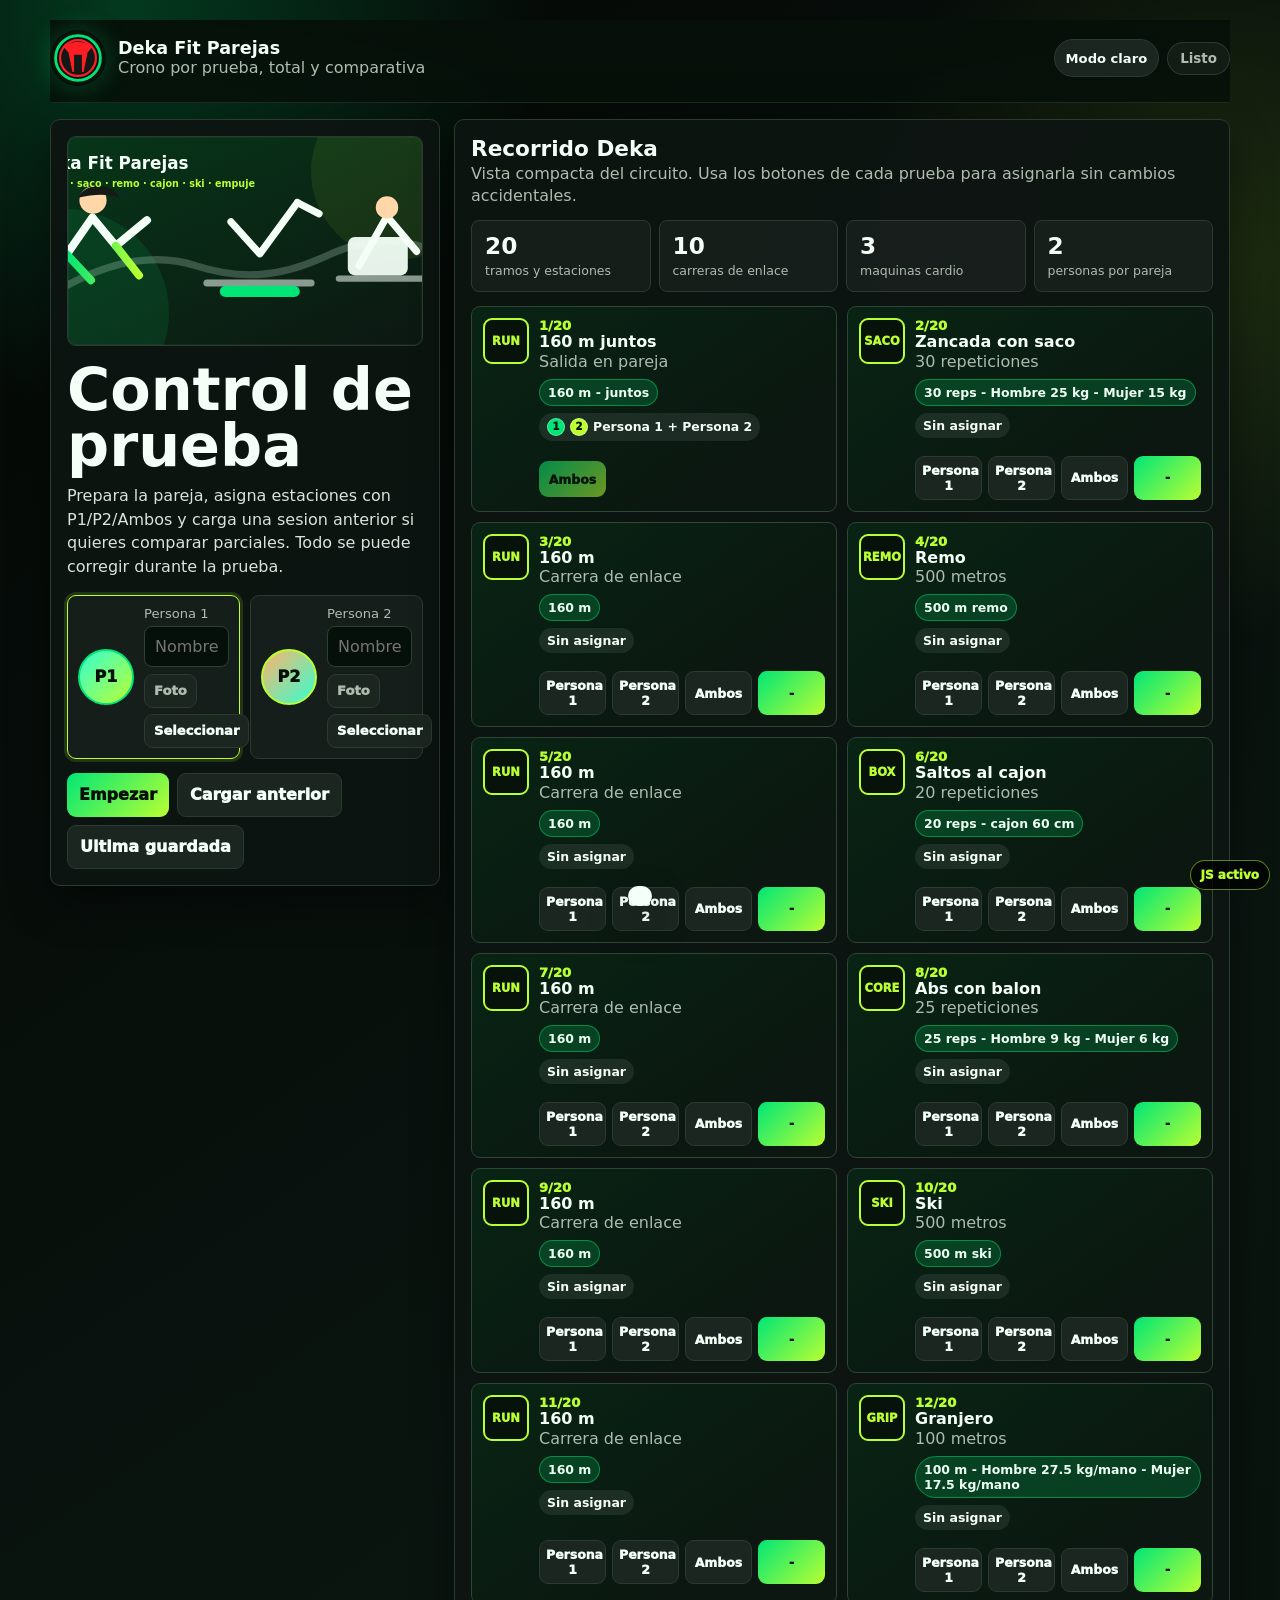
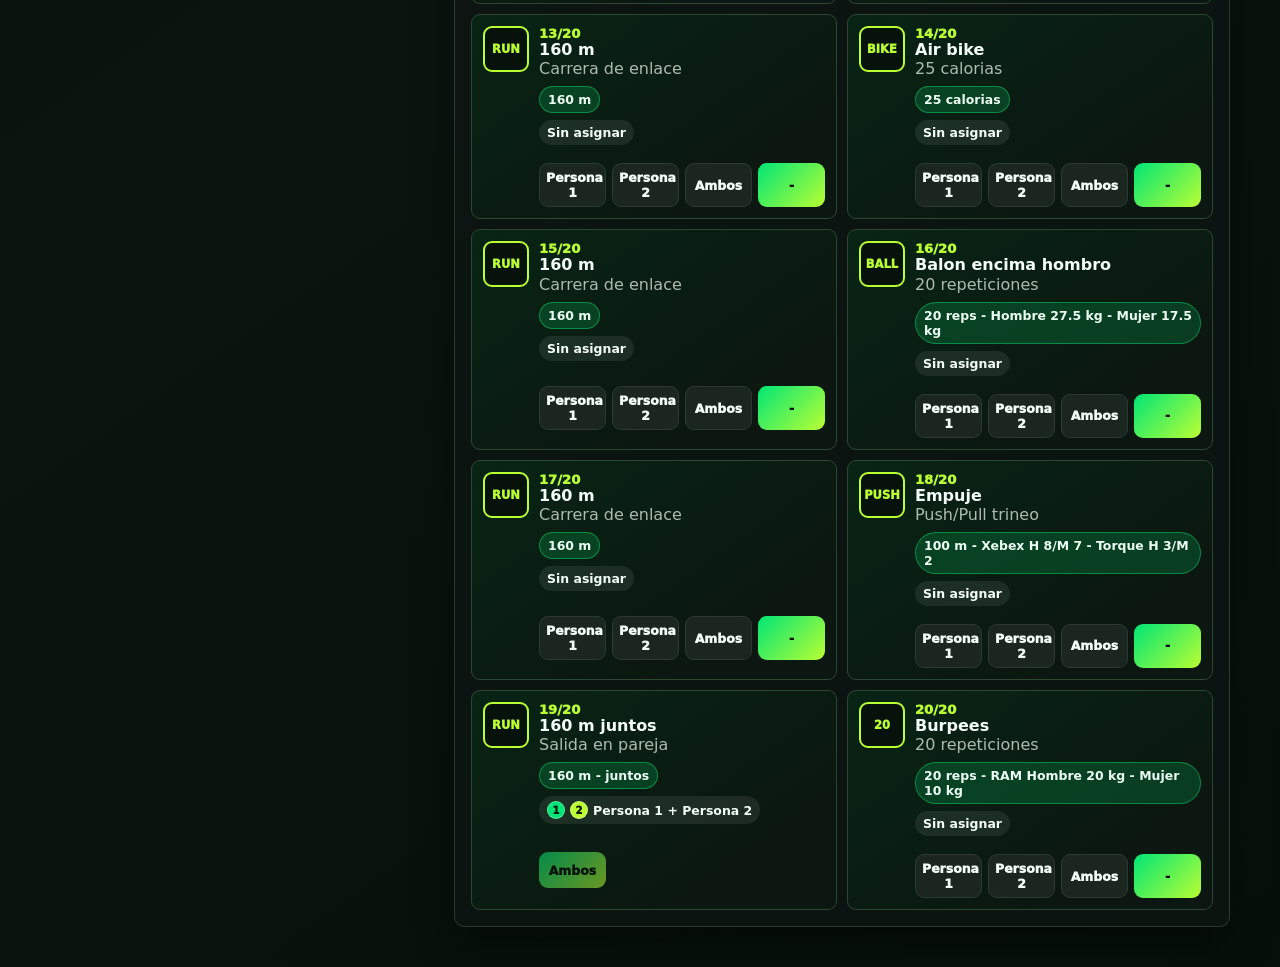
==== index.html @ 916771ff "Polish responsive presentation and themes" ====
﻿<!doctype html>
<html lang="es">
<head>
  <meta charset="utf-8">
  <meta name="viewport" content="width=device-width, initial-scale=1, viewport-fit=cover">
  <meta name="theme-color" content="#061009">
  <meta name="apple-mobile-web-app-capable" content="yes">
  <meta name="apple-mobile-web-app-status-bar-style" content="black-translucent">
  <title>Deka Fit Parejas</title>
  <link rel="icon" href="img/logo.svg" type="image/svg+xml">
  <link rel="stylesheet" href="css/styles.css">
</head>
<body>
  <noscript><div class="noscript">Activa JavaScript para usar el cronometro.</div></noscript>
  <div id="jsProbe" class="js-probe">JS cargando</div>

  <main class="app">
    <header class="topbar">
      <div class="brand">
        <img class="brand-logo" src="img/logo.svg" alt="Deka">
        <div>
          <h1>Deka Fit Parejas</h1>
          <p>Crono por prueba, total y comparativa</p>
        </div>
      </div>
      <div class="top-actions">
        <button class="theme-toggle" id="themeToggle" type="button">Modo claro</button>
        <div class="status" id="status">Listo</div>
      </div>
    </header>

    <section class="screen active" id="setupScreen">
      <div class="setup-grid">
        <section class="panel intro-panel">
          <div class="hero-image" aria-hidden="true"></div>
          <h2>Control de prueba</h2>
          <p>Prepara la pareja, asigna estaciones con P1/P2/Ambos y carga una sesion anterior si quieres comparar parciales. Todo se puede corregir durante la prueba.</p>

          <div class="athletes">
            <article class="athlete-card selected" id="cardA">
              <div class="avatar" id="avatarA">P1</div>
              <div class="athlete-body">
                <label>Persona 1<input id="nameA" type="text" autocomplete="name" placeholder="Nombre opcional"></label>
                <div class="row-actions">
                  <label class="small-btn file-btn">Foto<input id="photoA" type="file" accept="image/*"></label>
                  <button class="small-btn" id="selectA" type="button">Seleccionar</button>
                </div>
              </div>
            </article>

            <article class="athlete-card" id="cardB">
              <div class="avatar avatar-b" id="avatarB">P2</div>
              <div class="athlete-body">
                <label>Persona 2<input id="nameB" type="text" autocomplete="name" placeholder="Nombre opcional"></label>
                <div class="row-actions">
                  <label class="small-btn file-btn">Foto<input id="photoB" type="file" accept="image/*"></label>
                  <button class="small-btn" id="selectB" type="button">Seleccionar</button>
                </div>
              </div>
            </article>
          </div>

          <div class="actions">
            <button class="btn primary" id="startBtn" type="button">Empezar</button>
            <label class="btn file-btn">Cargar anterior<input id="importFile" type="file" accept=".xml,.json,application/xml,text/xml,application/json"></label>
            <button class="btn" id="loadLastBtn" type="button">Ultima guardada</button>
          </div>
        </section>

        <section class="panel route-panel">
          <h2>Recorrido Deka</h2>
          <p>Vista compacta del circuito. Usa los botones de cada prueba para asignarla sin cambios accidentales.</p>
          <div class="metrics">
            <div><strong>20</strong><span>tramos y estaciones</span></div>
            <div><strong>10</strong><span>carreras de enlace</span></div>
            <div><strong>3</strong><span>maquinas cardio</span></div>
            <div><strong>2</strong><span>personas por pareja</span></div>
          </div>
          <div class="route-list" id="routeList"></div>
        </section>
      </div>
    </section>

    <section class="screen" id="workoutScreen">
      <div class="workout-grid">
        <section class="stage">
          <div class="stage-art" id="stationArt"></div>
          <div class="stage-body">
            <div class="station-head">
              <div>
                <p class="muted" id="stationCount">1/20</p>
                <h2 id="stationName">160 m juntos</h2>
                <p class="muted" id="stationDetail">Salida en pareja</p>
                <span class="badge" id="stationStandard">160 m - juntos</span>
                <div id="currentAssignee" class="assignee">Persona 1 + Persona 2</div>
              </div>
              <div class="alarm" id="alarm" style="--p:0deg"><span>⏱</span></div>
            </div>

            <div class="timers">
              <div><span>Esta prueba</span><strong id="stationTimer">00:00.0</strong></div>
              <div><span>Total</span><strong id="totalTimer">00:00.0</strong></div>
            </div>

            <div class="actions adjust-actions">
              <button class="small-btn" data-adjust="-10" type="button">-10s</button>
              <button class="small-btn" data-adjust="-5" type="button">-5s</button>
              <button class="small-btn" data-adjust="5" type="button">+5s</button>
              <button class="small-btn" data-adjust="10" type="button">+10s</button>
            </div>

            <div class="actions workout-actions">
              <button class="btn primary next-btn" id="nextBtn" type="button">Pasar prueba</button>
              <button class="btn" id="prevBtn" type="button">Volver prueba</button>
              <button class="btn" id="editCurrentBtn" type="button">Editar tiempo</button>
              <button class="btn" id="pauseBtn" type="button">Pausar</button>
              <button class="btn danger" id="resetBtn" type="button">Reiniciar</button>
            </div>
          </div>
        </section>

        <aside class="panel history-panel">
          <h3>Parciales</h3>
          <div id="splitList"></div>
        </aside>
      </div>
    </section>

    <section class="screen" id="resultsScreen">
      <div class="results-grid">
        <section class="panel results-panel">
          <h2>Sesion completada</h2>
          <p class="muted" id="resultNames">Pareja</p>
          <div class="total" id="resultTotal">00:00.0</div>
          <p class="muted" id="resultDelta"></p>
          <div class="actions">
            <button class="btn primary" id="pngBtn" type="button">Captura PNG</button>
            <button class="btn primary" id="xmlBtn" type="button">Descargar XML</button>
            <button class="btn" id="jsonBtn" type="button">JSON extra</button>
            <button class="btn" id="copyBtn" type="button">Texto</button>
            <button class="btn" id="newBtn" type="button">Empezar</button>
          </div>
          <div id="resultSplits"></div>
        </section>

        <aside class="panel charts-panel">
          <h3>Esfuerzo por persona</h3>
          <div id="effortBox"></div>
          <h3>Peso de cada prueba</h3>
          <div id="chartBox"></div>
        </aside>
      </div>
    </section>
  </main>

  <div class="modal-back" id="editModal">
    <div class="modal">
      <h3 id="editTitle">Editar tiempo</h3>
      <p class="muted">Ajusta minutos, segundos y decimas.</p>
      <div class="edit-grid">
        <label>Min<input id="editMin" type="number" inputmode="numeric" min="0" value="0"></label>
        <label>Seg<input id="editSec" type="number" inputmode="numeric" min="0" max="59" value="0"></label>
        <label>Dec<input id="editDec" type="number" inputmode="numeric" min="0" max="9" value="0"></label>
      </div>
      <div class="actions">
        <button class="btn primary" id="saveEditBtn" type="button">Guardar</button>
        <button class="btn" id="cancelEditBtn" type="button">Cancelar</button>
      </div>
    </div>
  </div>

  <div class="toast" id="toast"></div>
  <canvas id="exportCanvas" width="1080" height="1800"></canvas>

  <script src="js/data.js"></script>
  <script src="js/storage.js"></script>
  <script src="js/export.js"></script>
  <script src="js/app.js"></script>
</body>
</html>
---- css/styles.css ----
﻿:root {
  color-scheme: dark;
  --bg: #061009;
  --surface: #0d1511;
  --surface-2: #131d17;
  --surface-3: #1a261f;
  --line: #2b3b31;
  --line-strong: #3d5645;
  --text: #f4fff7;
  --muted: #aebcaf;
  --soft: #d8e3da;
  --green: #00e676;
  --lime: #b9ff32;
  --red: #ff5f68;
  --orange: #ffb020;
  --shadow: 0 18px 42px rgba(0, 0, 0, .42);
  --radius: 10px;
  font-family: Inter, ui-sans-serif, system-ui, -apple-system, BlinkMacSystemFont, "Segoe UI", Arial, sans-serif;
}

* { box-sizing: border-box; }
html { min-height: 100%; -webkit-text-size-adjust: 100%; scroll-behavior: smooth; }
body {
  margin: 0;
  min-height: 100vh;
  overflow-x: hidden;
  color: var(--text);
  background:
    radial-gradient(circle at 10% 0%, rgba(0, 230, 118, .22), transparent 26rem),
    radial-gradient(circle at 95% 10%, rgba(185, 255, 50, .12), transparent 24rem),
    linear-gradient(145deg, #040705 0%, #0a1510 54%, #061009 100%);
}

button, input, label { font: inherit; }
input, button { font-size: 16px; }
button {
  border: 0;
  cursor: pointer;
  touch-action: manipulation;
  -webkit-tap-highlight-color: rgba(185, 255, 50, .18);
  -webkit-user-select: none;
  user-select: none;
}
button:disabled { opacity: .55; cursor: not-allowed; }

.noscript { padding: 12px; background: var(--red); color: #fff; font-weight: 950; }
.app { width: min(100%, 1180px); margin: 0 auto; padding: max(20px, env(safe-area-inset-top)) 18px max(40px, env(safe-area-inset-bottom)); }

.topbar {
  position: sticky;
  top: 0;
  z-index: 30;
  display: flex;
  align-items: center;
  justify-content: space-between;
  gap: 14px;
  padding: 10px 0 16px;
  margin-bottom: 16px;
  border-bottom: 1px solid rgba(255, 255, 255, .1);
  background: linear-gradient(180deg, rgba(6, 16, 9, .97), rgba(6, 16, 9, .86));
  backdrop-filter: blur(10px);
}
.top-actions { display: flex; align-items: center; gap: 8px; }
.theme-toggle { min-height: 38px; padding: 8px 11px; border-radius: 999px; border: 1px solid var(--line); background: var(--surface-3); color: var(--text); font-weight: 900; font-size: .82rem; }
.brand { display: flex; align-items: center; gap: 12px; min-width: 0; }
.brand-logo { width: 56px; height: 56px; border-radius: 50%; box-shadow: 0 0 26px rgba(0, 230, 118, .25); }
h1, h2, h3, p { margin: 0; }
h1 { font-size: 1.1rem; line-height: 1.05; }
.brand p, .muted, .panel > p { color: var(--muted); }
.status { padding: 8px 12px; border-radius: 999px; border: 1px solid rgba(255,255,255,.12); background: rgba(255,255,255,.05); color: var(--muted); font-weight: 850; font-size: .84rem; white-space: nowrap; }
.status.running { color: var(--lime); border-color: rgba(185,255,50,.45); }
.status.paused { color: var(--orange); border-color: rgba(255,176,32,.55); }

.screen { display: none; }
.screen.active { display: block; }
.setup-grid, .workout-grid, .results-grid { display: grid; gap: 14px; align-items: start; }
.setup-grid { grid-template-columns: minmax(330px, 390px) minmax(0, 1fr); }
.workout-grid { grid-template-columns: minmax(0, 1fr) 340px; }
.results-grid { grid-template-columns: minmax(0, 1fr) 360px; }
.panel, .stage { background: rgba(13, 21, 17, .95); border: 1px solid var(--line); border-radius: var(--radius); box-shadow: var(--shadow); }
.panel { padding: 16px; }

.intro-panel { align-self: start; }
.hero-image { height: 210px; border-radius: 9px; margin-bottom: 16px; background: url("../img/hero-stations.svg") center/cover no-repeat; border: 1px solid var(--line); box-shadow: inset 0 0 0 1px rgba(255,255,255,.04); }
.intro-panel h2 { font-size: clamp(2.4rem, 4.6vw, 4rem); line-height: .95; margin: 4px 0 10px; letter-spacing: 0; }
.intro-panel p { line-height: 1.48; margin-bottom: 16px; color: var(--soft); }
.athletes { display: grid; grid-template-columns: 1fr 1fr; gap: 10px; margin-bottom: 14px; }
.athlete-card { display: grid; grid-template-columns: 56px 1fr; gap: 10px; align-items: center; min-width: 0; padding: 10px; border: 1px solid var(--line); border-radius: 9px; background: rgba(255,255,255,.045); }
.athlete-card.selected { border-color: var(--lime); box-shadow: 0 0 0 3px rgba(185,255,50,.14); }
.avatar { width: 56px; height: 56px; border-radius: 50%; overflow: hidden; display: grid; place-items: center; border: 2px solid var(--green); background: linear-gradient(135deg,#35ffd1,#b9ff32); color: #061009; font-weight: 950; }
.avatar-b { border-color: var(--lime); background: linear-gradient(135deg,#ffb36b,#35ffd1); }
.avatar img, .face img { width: 100%; height: 100%; object-fit: cover; display: block; }
.athlete-body { min-width: 0; }
.athlete-body label, .edit-grid label { display: grid; gap: 5px; color: var(--muted); font-size: .82rem; }
.athlete-body input, .edit-grid input { min-width: 0; width: 100%; border: 1px solid #274430; border-radius: 8px; background: #05100a; color: var(--text); padding: 10px; outline: none; }
.athlete-body input:focus, .edit-grid input:focus { border-color: var(--green); }
.row-actions, .actions { display: flex; flex-wrap: wrap; gap: 8px; align-items: center; }
.row-actions { gap: 6px; margin-top: 7px; }

.btn, .small-btn, .assign-btn { border-radius: 9px; font-weight: 950; color: var(--text); background: var(--surface-3); border: 1px solid var(--line); min-height: 44px; padding: 10px 12px; }
.small-btn { min-height: 34px; padding: 7px 9px; font-size: .82rem; }
.primary { color: #061009; border: 0; background: linear-gradient(135deg, var(--green), var(--lime)); }
.danger { background: #261416; border-color: rgba(255,95,104,.45); color: #ffd5d7; }
.paused-btn { color: #061009; background: linear-gradient(135deg,#ffb020,#ffe08a); border: 0; }
.file-btn { position: relative; overflow: hidden; display: inline-grid; place-items: center; }
.file-btn input { position: absolute; inset: 0; opacity: 0; font-size: 120px; }

.route-panel h2 { font-size: 1.35rem; }
.route-panel > p { margin-top: 2px; line-height: 1.35; }
.metrics { display: grid; grid-template-columns: repeat(4, minmax(0, 1fr)); gap: 8px; margin: 14px 0; }
.metrics div { padding: 13px; border: 1px solid var(--line); border-radius: 8px; background: rgba(255,255,255,.045); }
.metrics strong { display: block; font-size: 1.45rem; line-height: 1; }
.metrics span { display: block; margin-top: 6px; color: var(--muted); font-size: .78rem; }
.route-list { display: grid; grid-template-columns: repeat(2, minmax(0, 1fr)); gap: 10px; }
.station-card { display: grid; grid-template-columns: 46px 1fr; gap: 10px; align-items: start; min-width: 0; padding: 11px; border: 1px solid #2d4635; border-radius: 9px; background: linear-gradient(145deg,#082414,#0b1710 75%); }
.station-icon { width: 46px; height: 46px; display: grid; place-items: center; border-radius: 9px; border: 2px solid var(--lime); background: #07120b; color: var(--lime); font-size: .72rem; font-weight: 950; }
.station-card h3 { font-size: 1rem; line-height: 1.15; }
.station-num { color: var(--lime); font-weight: 950; font-size: .82rem; }
.badge { display: inline-block; margin-top: 8px; padding: 5px 8px; border-radius: 999px; background: rgba(0,230,118,.18); border: 1px solid rgba(0,230,118,.45); color: #edfff2; font-size: .78rem; font-weight: 900; }
.assignee { display: inline-flex; align-items: center; gap: 5px; margin-top: 7px; padding: 5px 8px; border-radius: 999px; background: rgba(255,255,255,.08); font-size: .78rem; font-weight: 900; }
.face { width: 18px; height: 18px; border-radius: 50%; display: inline-grid; place-items: center; border: 1px solid rgba(255,255,255,.35); background: var(--green); color: #061009; font-size: 10px; font-weight: 950; overflow: hidden; }
.face.b { background: var(--lime); }
.assign-row { grid-column: 2; display: grid; grid-template-columns: repeat(4, minmax(0, 1fr)); gap: 6px; margin-top: 8px; }
.assign-btn { min-height: 36px; padding: 6px; font-size: .78rem; }
.assign-btn.active { color: #061009; background: linear-gradient(135deg,var(--green),var(--lime)); border: 0; }

.stage { overflow: hidden; }
.stage-art { min-height: 180px; display: grid; place-items: center; text-align: center; background: radial-gradient(circle at 30% 20%, rgba(185,255,50,.17), transparent 13rem), linear-gradient(145deg,#083719,#07120b); border-bottom: 1px solid var(--line); padding: 18px; }
.stage-art strong { display: block; font-size: clamp(2.2rem, 7vw, 4.5rem); line-height: .95; }
.stage-body { padding: 16px; }
.station-head { display: flex; justify-content: space-between; gap: 14px; align-items: flex-start; }
.station-head h2 { font-size: clamp(1.6rem, 4vw, 2.4rem); line-height: 1; }
.alarm { width: 78px; height: 78px; flex: 0 0 auto; border-radius: 50%; display: grid; place-items: center; background: conic-gradient(var(--lime) var(--p,0deg), #243229 0); animation: ring .55s infinite alternate ease-in-out; }
.alarm span { width: 60px; height: 60px; border-radius: 50%; display: grid; place-items: center; background: #101914; border: 3px solid #f4fff7; }
.alarm.paused { animation: none; filter: grayscale(.25); }
@keyframes ring { from { transform: rotate(-3deg) scale(1); } to { transform: rotate(3deg) scale(1.04); } }
.timers { display: grid; grid-template-columns: 1fr 1fr; gap: 10px; margin: 14px 0; }
.timers div { padding: 14px; border-radius: 9px; border: 1px solid var(--line); background: rgba(255,255,255,.045); }
.timers span { color: var(--muted); font-size: .8rem; }
.timers strong { display: block; font-size: clamp(2rem, 6vw, 3rem); line-height: 1; }
.workout-actions { position: sticky; bottom: max(8px, env(safe-area-inset-bottom)); z-index: 5; padding-top: 10px; background: linear-gradient(180deg, transparent, rgba(13,21,17,.98) 35%); }
.workout-actions .next-btn { min-height: 62px; font-size: 1.12rem; flex: 1 1 220px; }
.history-panel { max-height: 78vh; overflow: auto; }
.split-row, .result-row, .chart-row { display: grid; grid-template-columns: 34px 1fr auto; gap: 9px; align-items: center; padding: 10px 0; border-bottom: 1px solid rgba(255,255,255,.08); }
.split-row.current { color: var(--lime); }
.split-name small, .chart-name small { display: block; color: var(--muted); font-size: .74rem; margin-top: 2px; }
.idx { color: var(--muted); font-weight: 950; }
.split-time, .result-time, .chart-time { font-weight: 950; white-space: nowrap; }
.total { font-size: clamp(3.2rem, 12vw, 5.2rem); font-weight: 950; line-height: 1; margin: 6px 0; color: var(--lime); }
.charts-panel h3 + h3 { margin-top: 18px; }
.bar { grid-column: 2 / 4; height: 16px; border-radius: 999px; background: rgba(255,255,255,.15); overflow: hidden; }
.fill { display: block; height: 100%; width: var(--w); background: linear-gradient(90deg,var(--green),var(--lime)); border-radius: inherit; }
.delta-good { color: var(--green); }
.delta-bad { color: var(--red); }
.modal-back { display: none; position: fixed; inset: 0; z-index: 50; background: rgba(0,0,0,.62); padding: 18px; place-items: center; }
.modal-back.active { display: grid; }
.modal { width: min(100%, 420px); border: 1px solid var(--line); border-radius: 10px; background: var(--surface); box-shadow: var(--shadow); padding: 16px; }
.edit-grid { display: grid; grid-template-columns: 1fr 1fr 1fr; gap: 8px; margin: 12px 0; }
.js-probe { position: fixed; right: 10px; bottom: 10px; z-index: 9999; padding: 7px 10px; border-radius: 999px; background: rgba(0,0,0,.72); color: var(--lime); border: 1px solid rgba(185,255,50,.5); font-size: 12px; font-weight: 950; pointer-events: none; }
.toast { position: fixed; left: 50%; bottom: max(18px, env(safe-area-inset-bottom)); z-index: 70; transform: translate(-50%,120%); transition: transform .25s ease; padding: 10px 12px; border-radius: 999px; background: #f4fff7; color: #061009; font-weight: 950; box-shadow: var(--shadow); max-width: calc(100% - 28px); }
.toast.show { transform: translate(-50%,0); }
canvas { display: none; }

body.theme-light {
  --bg: #f4f7f1;
  --surface: #ffffff;
  --surface-2: #f3f6f0;
  --surface-3: #e8efe7;
  --line: #d2ddcf;
  --line-strong: #afc0ac;
  --text: #101914;
  --muted: #5d6a60;
  --soft: #25352b;
  --shadow: 0 18px 42px rgba(18, 37, 25, .12);
  background:
    radial-gradient(circle at 10% 0%, rgba(0, 230, 118, .16), transparent 25rem),
    radial-gradient(circle at 95% 10%, rgba(185, 255, 50, .18), transparent 22rem),
    linear-gradient(145deg, #f7faf5 0%, #edf4ea 54%, #f9fbf7 100%);
}
body.theme-light .topbar { background: linear-gradient(180deg, rgba(247,250,245,.97), rgba(247,250,245,.84)); }
body.theme-light .panel, body.theme-light .stage { background: rgba(255,255,255,.93); }
body.theme-light .intro-panel p { color: #25352b; }
body.theme-light .station-card { background: linear-gradient(145deg, #f7fff8, #edf5ec 75%); border-color: #cde0cf; }
body.theme-light .station-icon { background: #f8fff8; color: #0d7a3a; }
body.theme-light .badge { color: #0d3b22; background: rgba(0,230,118,.13); }
body.theme-light .assignee { background: rgba(10,30,18,.08); }
body.theme-light .stage-art { background: radial-gradient(circle at 30% 20%, rgba(185,255,50,.24), transparent 13rem), linear-gradient(145deg,#e8fff0,#f7fff8); }
body.theme-light .timers div, body.theme-light .metrics div { background: rgba(10,30,18,.04); }
body.theme-light .workout-actions { background: linear-gradient(180deg, transparent, rgba(255,255,255,.96) 35%); }
body.theme-light .athlete-body input, body.theme-light .edit-grid input { background: #fbfff9; color: var(--text); }
body.theme-light .modal { background: #fff; }
body.theme-light .js-probe { background: rgba(255,255,255,.86); color: #0d7a3a; }

@media (min-width: 1180px) {
  .app { padding-left: 0; padding-right: 0; }
  .route-list { grid-template-columns: repeat(2, minmax(280px, 1fr)); }
}

@media (max-width: 920px) {
  .setup-grid, .workout-grid, .results-grid { grid-template-columns: 1fr; }
  .history-panel { max-height: none; }
  .route-list { grid-template-columns: 1fr 1fr; }
}

@media (max-width: 640px) {
  .app { padding-left: 12px; padding-right: 12px; }
  .topbar { align-items: flex-start; gap: 8px; }
  .brand-logo { width: 50px; height: 50px; }
  h1 { font-size: 1rem; }
  .status { display: none; }
  .panel { padding: 14px; }
  .hero-image { height: 150px; margin-bottom: 14px; }
  .intro-panel h2 { font-size: 2.45rem; }
  .athletes { grid-template-columns: 1fr; }
  .metrics { grid-template-columns: 1fr 1fr; }
  .route-list { grid-template-columns: 1fr; }
  .station-card { grid-template-columns: 44px 1fr; }
  .assign-row { grid-column: 1 / 3; }
  .stage-art { min-height: 130px; }
  .stage-body { padding: 14px; }
  .station-head { align-items: center; }
  .alarm { width: 70px; height: 70px; }
  .alarm span { width: 54px; height: 54px; }
  .timers { grid-template-columns: 1fr 1fr; }
  .timers div { padding: 12px; }
  .timers strong { font-size: 1.8rem; }
  .adjust-actions .small-btn { flex: 1 1 68px; }
  .workout-actions .btn { flex: 1 1 130px; }
  .workout-actions .next-btn { flex-basis: 100%; }
  .split-row, .result-row, .chart-row { grid-template-columns: 30px minmax(0, 1fr) auto; }
  .bar { grid-column: 2 / 4; }
}

@media (max-width: 380px) {
  .timers { grid-template-columns: 1fr; }
  .station-head { align-items: flex-start; }
  .alarm { width: 62px; height: 62px; }
  .alarm span { width: 48px; height: 48px; }
}
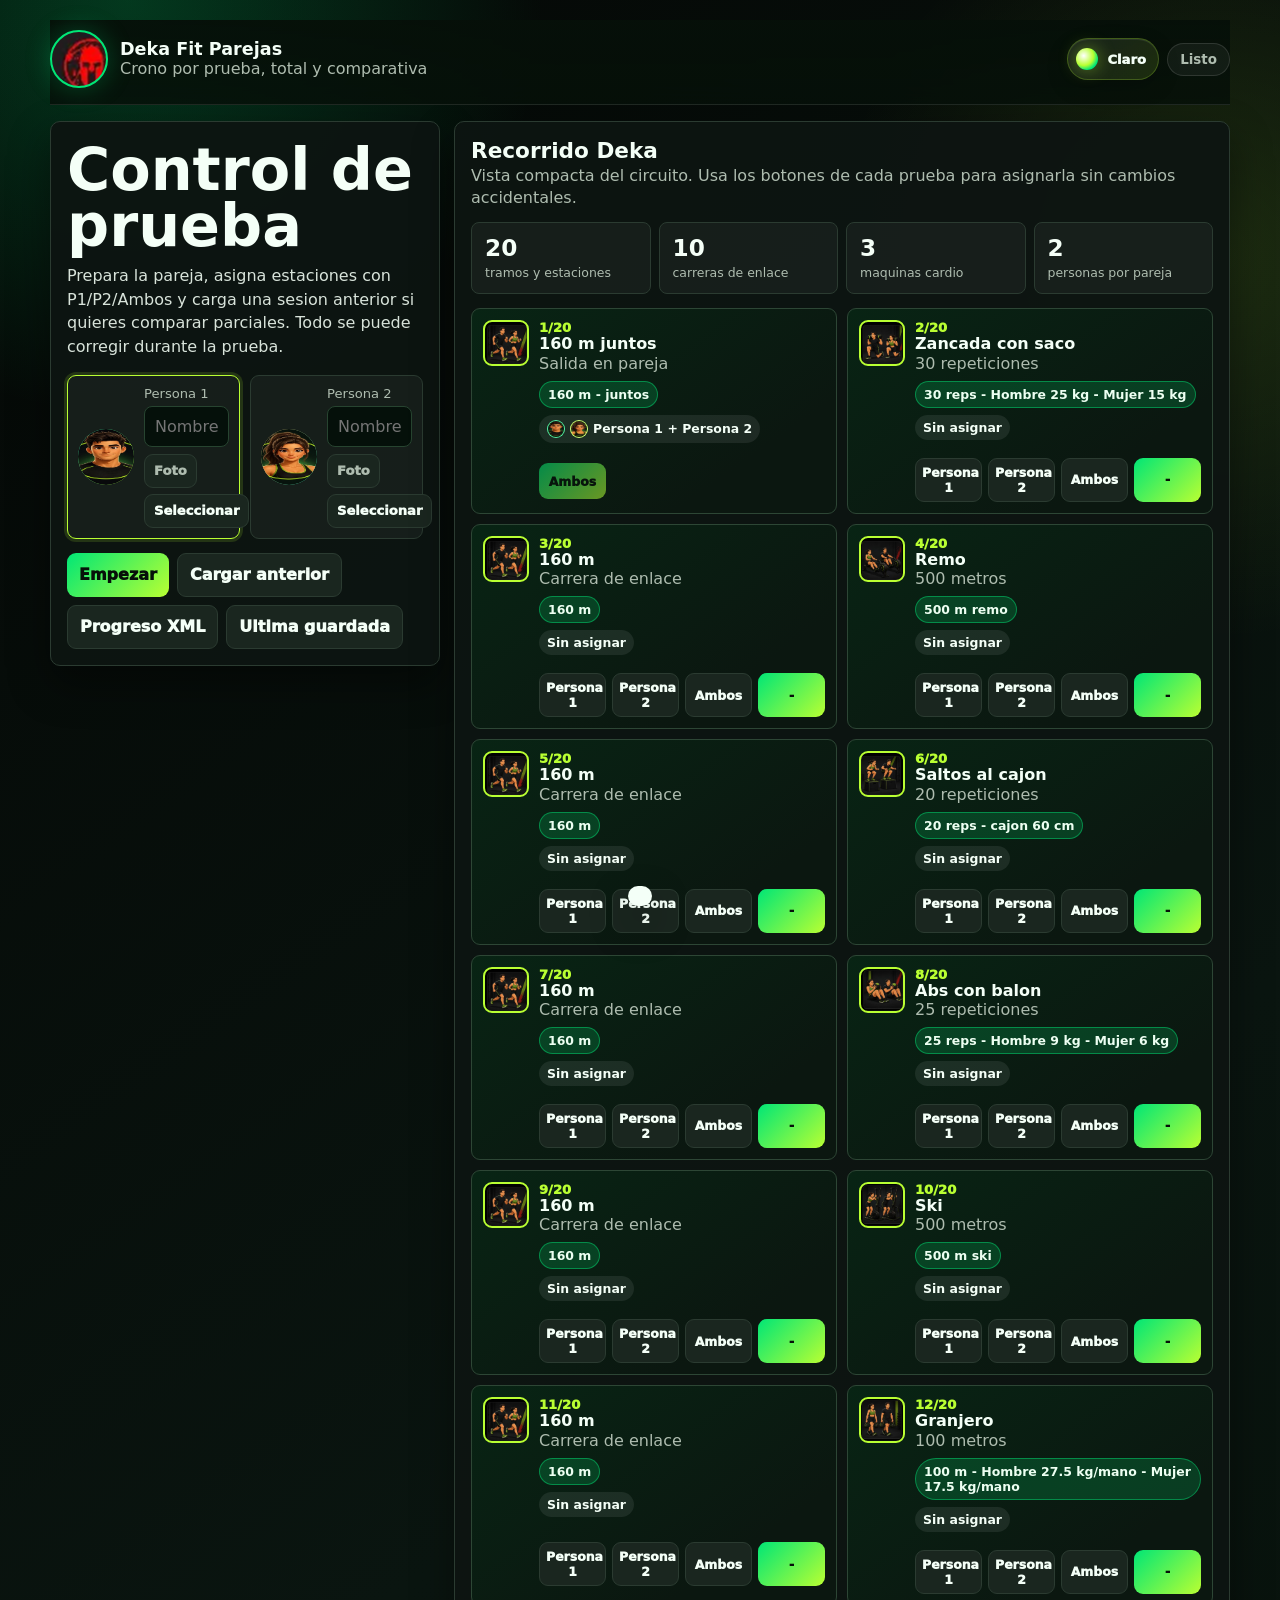
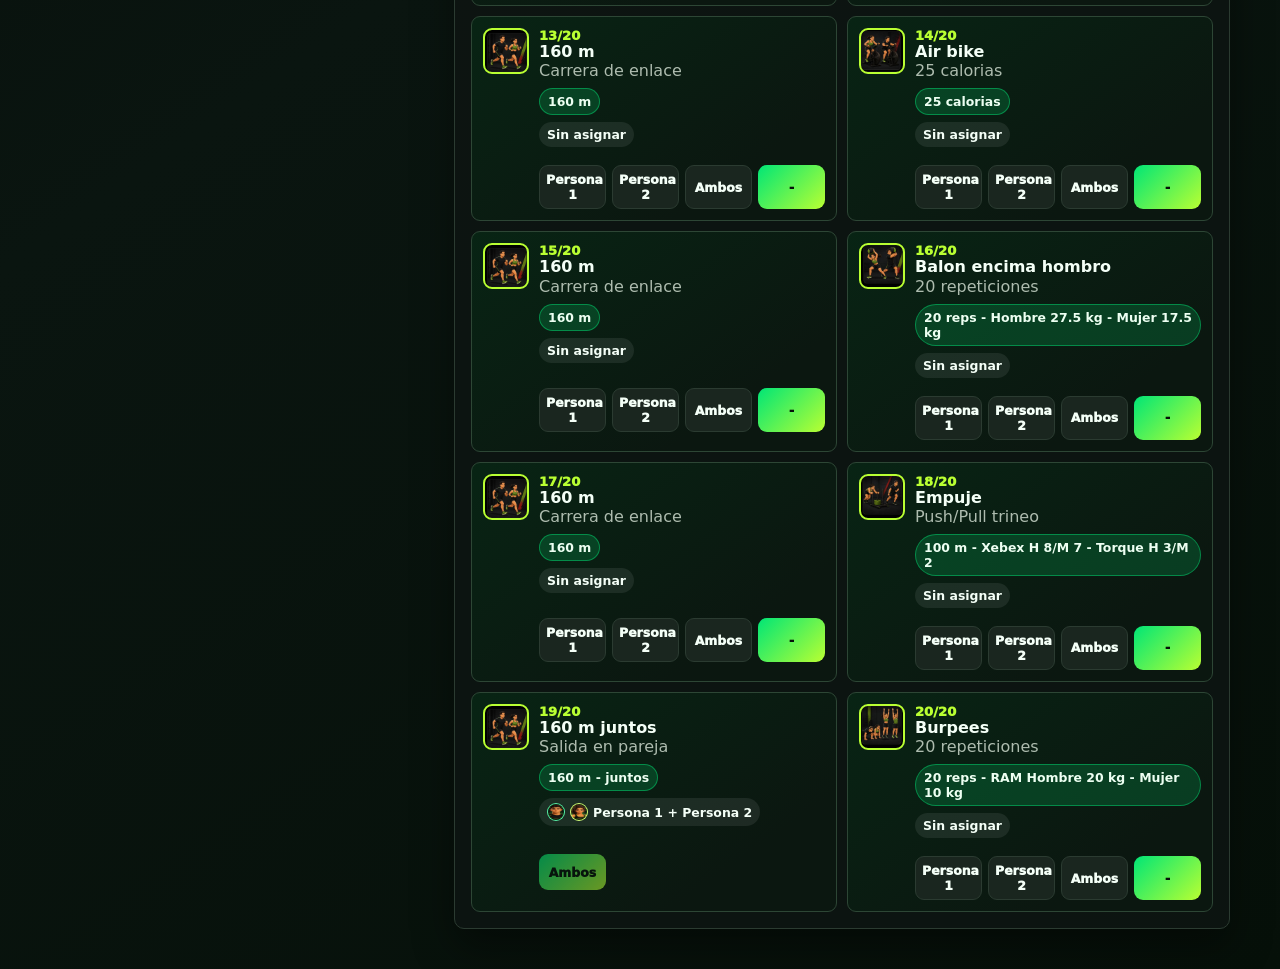
==== commit 9432b35f: "Add assets and progress charts" ====
--- a/index.html
+++ b/index.html
@@ -12,19 +12,18 @@
 </head>
 <body>
   <noscript><div class="noscript">Activa JavaScript para usar el cronometro.</div></noscript>
-  <div id="jsProbe" class="js-probe">JS cargando</div>
 
   <main class="app">
     <header class="topbar">
       <div class="brand">
-        <img class="brand-logo" src="img/logo.svg" alt="Deka">
+        <span class="brand-logo" aria-label="Deka"></span>
         <div>
           <h1>Deka Fit Parejas</h1>
           <p>Crono por prueba, total y comparativa</p>
         </div>
       </div>
       <div class="top-actions">
-        <button class="theme-toggle" id="themeToggle" type="button">Modo claro</button>
+        <button class="theme-toggle" id="themeToggle" type="button">Claro</button>
         <div class="status" id="status">Listo</div>
       </div>
     </header>
@@ -63,6 +62,7 @@
           <div class="actions">
             <button class="btn primary" id="startBtn" type="button">Empezar</button>
             <label class="btn file-btn">Cargar anterior<input id="importFile" type="file" accept=".xml,.json,application/xml,text/xml,application/json"></label>
+            <label class="btn file-btn">Progreso XML<input id="progressFiles" type="file" multiple accept=".xml,application/xml,text/xml"></label>
             <button class="btn" id="loadLastBtn" type="button">Ultima guardada</button>
           </div>
         </section>
@@ -76,6 +76,7 @@
             <div><strong>3</strong><span>maquinas cardio</span></div>
             <div><strong>2</strong><span>personas por pareja</span></div>
           </div>
+          <div class="progress-panel"></div>
           <div class="route-list" id="routeList"></div>
         </section>
       </div>
@@ -135,15 +136,19 @@
           <p class="muted" id="resultDelta"></p>
           <div class="actions">
             <button class="btn primary" id="pngBtn" type="button">Captura PNG</button>
-            <button class="btn primary" id="xmlBtn" type="button">Descargar XML</button>
-            <button class="btn" id="jsonBtn" type="button">JSON extra</button>
+            <button class="btn primary" id="xmlBtn" type="button">Guardar XML</button>
+            <label class="btn file-btn">Progreso XML<input id="progressFilesResults" type="file" multiple accept=".xml,application/xml,text/xml"></label>
             <button class="btn" id="copyBtn" type="button">Texto</button>
             <button class="btn" id="newBtn" type="button">Empezar</button>
           </div>
+          <p class="save-note">El XML es tu intento guardado: cargalo en otra sesion para comparar tiempos, personas y mejoras.</p>
           <div id="resultSplits"></div>
         </section>
 
         <aside class="panel charts-panel">
+          <h3>Ritmo y picos</h3>
+          <div class="rhythm-chart" id="rhythmBox"></div>
+          <div class="progress-panel"></div>
           <h3>Esfuerzo por persona</h3>
           <div id="effortBox"></div>
           <h3>Peso de cada prueba</h3>
--- a/css/styles.css
+++ b/css/styles.css
@@ -61,9 +61,43 @@
   backdrop-filter: blur(10px);
 }
 .top-actions { display: flex; align-items: center; gap: 8px; }
-.theme-toggle { min-height: 38px; padding: 8px 11px; border-radius: 999px; border: 1px solid var(--line); background: var(--surface-3); color: var(--text); font-weight: 900; font-size: .82rem; }
+.theme-toggle {
+  min-height: 42px;
+  width: 92px;
+  padding: 8px 12px 8px 39px;
+  position: relative;
+  border-radius: 999px;
+  border: 1px solid rgba(185,255,50,.24);
+  background: linear-gradient(135deg, rgba(255,255,255,.08), rgba(185,255,50,.12));
+  color: var(--text);
+  font-weight: 950;
+  font-size: .82rem;
+  box-shadow: inset 0 1px 0 rgba(255,255,255,.08), 0 8px 22px rgba(0,0,0,.18);
+}
+.theme-toggle:before {
+  content: "";
+  position: absolute;
+  left: 8px;
+  top: 50%;
+  width: 22px;
+  height: 22px;
+  transform: translateY(-50%);
+  border-radius: 50%;
+  background: radial-gradient(circle at 35% 35%, #fff, var(--lime) 48%, var(--green) 72%);
+  box-shadow: 0 0 18px rgba(185,255,50,.44);
+}
+body.theme-light .theme-toggle { border-color: rgba(0,120,60,.22); background: linear-gradient(135deg, #fff, #e8efe7); }
+body.theme-light .theme-toggle:before { background: radial-gradient(circle at 35% 35%, #0b1510, #203325 58%, #00e676 72%); }
 .brand { display: flex; align-items: center; gap: 12px; min-width: 0; }
-.brand-logo { width: 56px; height: 56px; border-radius: 50%; box-shadow: 0 0 26px rgba(0, 230, 118, .25); }
+.brand-logo {
+  width: 58px;
+  height: 58px;
+  flex: 0 0 58px;
+  border-radius: 50%;
+  border: 2px solid var(--green);
+  background: #211d1e url("../img/deka-mark.png") 50% 51%/112% 112% no-repeat;
+  box-shadow: 0 0 26px rgba(0, 230, 118, .25);
+}
 h1, h2, h3, p { margin: 0; }
 h1 { font-size: 1.1rem; line-height: 1.05; }
 .brand p, .muted, .panel > p { color: var(--muted); }
@@ -81,15 +115,16 @@
 .panel { padding: 16px; }
 
 .intro-panel { align-self: start; }
-.hero-image { height: 210px; border-radius: 9px; margin-bottom: 16px; background: url("../img/hero-stations.svg") center/cover no-repeat; border: 1px solid var(--line); box-shadow: inset 0 0 0 1px rgba(255,255,255,.04); }
+.hero-image { display: none; }
 .intro-panel h2 { font-size: clamp(2.4rem, 4.6vw, 4rem); line-height: .95; margin: 4px 0 10px; letter-spacing: 0; }
 .intro-panel p { line-height: 1.48; margin-bottom: 16px; color: var(--soft); }
 .athletes { display: grid; grid-template-columns: 1fr 1fr; gap: 10px; margin-bottom: 14px; }
 .athlete-card { display: grid; grid-template-columns: 56px 1fr; gap: 10px; align-items: center; min-width: 0; padding: 10px; border: 1px solid var(--line); border-radius: 9px; background: rgba(255,255,255,.045); }
 .athlete-card.selected { border-color: var(--lime); box-shadow: 0 0 0 3px rgba(185,255,50,.14); }
-.avatar { width: 56px; height: 56px; border-radius: 50%; overflow: hidden; display: grid; place-items: center; border: 2px solid var(--green); background: linear-gradient(135deg,#35ffd1,#b9ff32); color: #061009; font-weight: 950; }
-.avatar-b { border-color: var(--lime); background: linear-gradient(135deg,#ffb36b,#35ffd1); }
-.avatar img, .face img { width: 100%; height: 100%; object-fit: cover; display: block; }
+.avatar { width: 56px; height: 56px; border-radius: 50%; overflow: hidden; display: grid; place-items: center; border: 0; background: linear-gradient(135deg,#35ffd1,#b9ff32); color: #061009; font-weight: 950; }
+.avatar-b { background: linear-gradient(135deg,#ffb36b,#35ffd1); }
+.avatar img { width: 100%; height: 100%; object-fit: cover; display: block; transform: scale(1.46); object-position: 50% 38%; }
+.face img { width: 100%; height: 100%; object-fit: cover; display: block; transform: scale(1.55); object-position: 50% 38%; }
 .athlete-body { min-width: 0; }
 .athlete-body label, .edit-grid label { display: grid; gap: 5px; color: var(--muted); font-size: .82rem; }
 .athlete-body input, .edit-grid input { min-width: 0; width: 100%; border: 1px solid #274430; border-radius: 8px; background: #05100a; color: var(--text); padding: 10px; outline: none; }
@@ -114,6 +149,25 @@
 .route-list { display: grid; grid-template-columns: repeat(2, minmax(0, 1fr)); gap: 10px; }
 .station-card { display: grid; grid-template-columns: 46px 1fr; gap: 10px; align-items: start; min-width: 0; padding: 11px; border: 1px solid #2d4635; border-radius: 9px; background: linear-gradient(145deg,#082414,#0b1710 75%); }
 .station-icon { width: 46px; height: 46px; display: grid; place-items: center; border-radius: 9px; border: 2px solid var(--lime); background: #07120b; color: var(--lime); font-size: .72rem; font-weight: 950; }
+.station-art-thumb, .stage-picture {
+  background-image: url("../img/stations-sprite.jpg");
+  background-size: 400% 300%;
+  background-repeat: no-repeat;
+  color: transparent;
+  overflow: hidden;
+}
+.station-art-thumb span, .stage-picture span { opacity: 0; }
+.art-run { background-position: 0% 0%; }
+.art-saco { background-position: 33.333% 0%; }
+.art-remo { background-position: 66.666% 0%; }
+.art-box { background-position: 100% 0%; }
+.art-core { background-position: 0% 50%; }
+.art-ski { background-position: 33.333% 50%; }
+.art-grip { background-position: 66.666% 50%; }
+.art-bike { background-position: 100% 50%; }
+.art-ball { background-position: 0% 100%; }
+.art-push { background-position: 33.333% 100%; }
+.art-20 { background-position: 66.666% 100%; }
 .station-card h3 { font-size: 1rem; line-height: 1.15; }
 .station-num { color: var(--lime); font-weight: 950; font-size: .82rem; }
 .badge { display: inline-block; margin-top: 8px; padding: 5px 8px; border-radius: 999px; background: rgba(0,230,118,.18); border: 1px solid rgba(0,230,118,.45); color: #edfff2; font-size: .78rem; font-weight: 900; }
@@ -127,6 +181,8 @@
 .stage { overflow: hidden; }
 .stage-art { min-height: 180px; display: grid; place-items: center; text-align: center; background: radial-gradient(circle at 30% 20%, rgba(185,255,50,.17), transparent 13rem), linear-gradient(145deg,#083719,#07120b); border-bottom: 1px solid var(--line); padding: 18px; }
 .stage-art strong { display: block; font-size: clamp(2.2rem, 7vw, 4.5rem); line-height: .95; }
+.stage-visual { width: min(100%, 760px); display: grid; gap: 12px; justify-items: center; }
+.stage-picture { width: min(100%, 360px); aspect-ratio: 4 / 3; border-radius: 10px; border: 2px solid var(--lime); box-shadow: 0 20px 42px rgba(0,0,0,.32); }
 .stage-body { padding: 16px; }
 .station-head { display: flex; justify-content: space-between; gap: 14px; align-items: flex-start; }
 .station-head h2 { font-size: clamp(1.6rem, 4vw, 2.4rem); line-height: 1; }
@@ -147,16 +203,35 @@
 .idx { color: var(--muted); font-weight: 950; }
 .split-time, .result-time, .chart-time { font-weight: 950; white-space: nowrap; }
 .total { font-size: clamp(3.2rem, 12vw, 5.2rem); font-weight: 950; line-height: 1; margin: 6px 0; color: var(--lime); }
+.save-note { margin: 10px 0 14px; color: var(--muted); line-height: 1.35; font-size: .9rem; }
 .charts-panel h3 + h3 { margin-top: 18px; }
 .bar { grid-column: 2 / 4; height: 16px; border-radius: 999px; background: rgba(255,255,255,.15); overflow: hidden; }
 .fill { display: block; height: 100%; width: var(--w); background: linear-gradient(90deg,var(--green),var(--lime)); border-radius: inherit; }
+.rhythm-chart { position: relative; min-height: 190px; margin-top: 12px; border: 1px solid var(--line); border-radius: 9px; overflow: hidden; background: linear-gradient(180deg, rgba(255,255,255,.055), rgba(255,255,255,.02)); }
+.rhythm-chart svg { width: 100%; height: 150px; display: block; }
+.rhythm-chart .grid-line, .progress-chart .grid-line { stroke: rgba(255,255,255,.09); stroke-width: 1; }
+.rhythm-chart .area { fill: rgba(185,255,50,.16); }
+.rhythm-chart .line, .progress-chart .line { fill: none; stroke: var(--lime); stroke-width: 4; stroke-linecap: round; stroke-linejoin: round; }
+.rhythm-chart .dot, .progress-chart .dot { fill: var(--green); stroke: #f4fff7; stroke-width: 2; }
+.rhythm-chart .event-dot { fill: #ffb020; stroke: #061009; stroke-width: 2; }
+.rhythm-chart .event-label { fill: #061009; font-size: 7px; font-weight: 950; stroke: none; }
+.rhythm-legend { display: grid; grid-template-columns: repeat(5, minmax(0, 1fr)); gap: 5px; padding: 0 10px 10px; }
+.rhythm-legend span { min-width: 0; padding: 4px 5px; border-radius: 7px; background: rgba(255,176,32,.12); border: 1px solid rgba(255,176,32,.28); color: var(--muted); font-size: .68rem; font-weight: 850; text-align: center; white-space: nowrap; }
+.rhythm-legend strong { color: var(--orange); }
+.rhythm-empty { display: grid; height: 100%; place-items: center; color: var(--muted); font-weight: 850; }
+.progress-panel:not(:empty) { margin: 14px 0; padding: 12px; border: 1px solid var(--line); border-radius: 9px; background: rgba(255,255,255,.035); }
+.progress-head { display: flex; align-items: center; justify-content: space-between; gap: 10px; margin-bottom: 10px; }
+.progress-head span { font-weight: 950; white-space: nowrap; }
+.progress-chart { height: 150px; margin-bottom: 10px; border-radius: 8px; overflow: hidden; background: rgba(0,0,0,.14); }
+.progress-chart svg { display: block; width: 100%; height: 100%; }
+.progress-row { display: flex; justify-content: space-between; gap: 10px; padding: 7px 0; border-top: 1px solid rgba(255,255,255,.08); color: var(--muted); }
+.progress-row strong { color: var(--text); }
 .delta-good { color: var(--green); }
 .delta-bad { color: var(--red); }
 .modal-back { display: none; position: fixed; inset: 0; z-index: 50; background: rgba(0,0,0,.62); padding: 18px; place-items: center; }
 .modal-back.active { display: grid; }
 .modal { width: min(100%, 420px); border: 1px solid var(--line); border-radius: 10px; background: var(--surface); box-shadow: var(--shadow); padding: 16px; }
 .edit-grid { display: grid; grid-template-columns: 1fr 1fr 1fr; gap: 8px; margin: 12px 0; }
-.js-probe { position: fixed; right: 10px; bottom: 10px; z-index: 9999; padding: 7px 10px; border-radius: 999px; background: rgba(0,0,0,.72); color: var(--lime); border: 1px solid rgba(185,255,50,.5); font-size: 12px; font-weight: 950; pointer-events: none; }
 .toast { position: fixed; left: 50%; bottom: max(18px, env(safe-area-inset-bottom)); z-index: 70; transform: translate(-50%,120%); transition: transform .25s ease; padding: 10px 12px; border-radius: 999px; background: #f4fff7; color: #061009; font-weight: 950; box-shadow: var(--shadow); max-width: calc(100% - 28px); }
 .toast.show { transform: translate(-50%,0); }
 canvas { display: none; }
@@ -182,6 +257,11 @@
 body.theme-light .intro-panel p { color: #25352b; }
 body.theme-light .station-card { background: linear-gradient(145deg, #f7fff8, #edf5ec 75%); border-color: #cde0cf; }
 body.theme-light .station-icon { background: #f8fff8; color: #0d7a3a; }
+body.theme-light .station-art-thumb, body.theme-light .stage-picture {
+  background-image: url("../img/stations-sprite.jpg");
+  background-size: 400% 300%;
+  background-repeat: no-repeat;
+}
 body.theme-light .badge { color: #0d3b22; background: rgba(0,230,118,.13); }
 body.theme-light .assignee { background: rgba(10,30,18,.08); }
 body.theme-light .stage-art { background: radial-gradient(circle at 30% 20%, rgba(185,255,50,.24), transparent 13rem), linear-gradient(145deg,#e8fff0,#f7fff8); }
@@ -189,7 +269,6 @@
 body.theme-light .workout-actions { background: linear-gradient(180deg, transparent, rgba(255,255,255,.96) 35%); }
 body.theme-light .athlete-body input, body.theme-light .edit-grid input { background: #fbfff9; color: var(--text); }
 body.theme-light .modal { background: #fff; }
-body.theme-light .js-probe { background: rgba(255,255,255,.86); color: #0d7a3a; }
 
 @media (min-width: 1180px) {
   .app { padding-left: 0; padding-right: 0; }
@@ -205,11 +284,11 @@
 @media (max-width: 640px) {
   .app { padding-left: 12px; padding-right: 12px; }
   .topbar { align-items: flex-start; gap: 8px; }
-  .brand-logo { width: 50px; height: 50px; }
+  .brand-logo { width: 52px; height: 52px; flex-basis: 52px; }
   h1 { font-size: 1rem; }
   .status { display: none; }
   .panel { padding: 14px; }
-  .hero-image { height: 150px; margin-bottom: 14px; }
+  .hero-image { height: 132px; margin-bottom: 14px; }
   .intro-panel h2 { font-size: 2.45rem; }
   .athletes { grid-template-columns: 1fr; }
   .metrics { grid-template-columns: 1fr 1fr; }
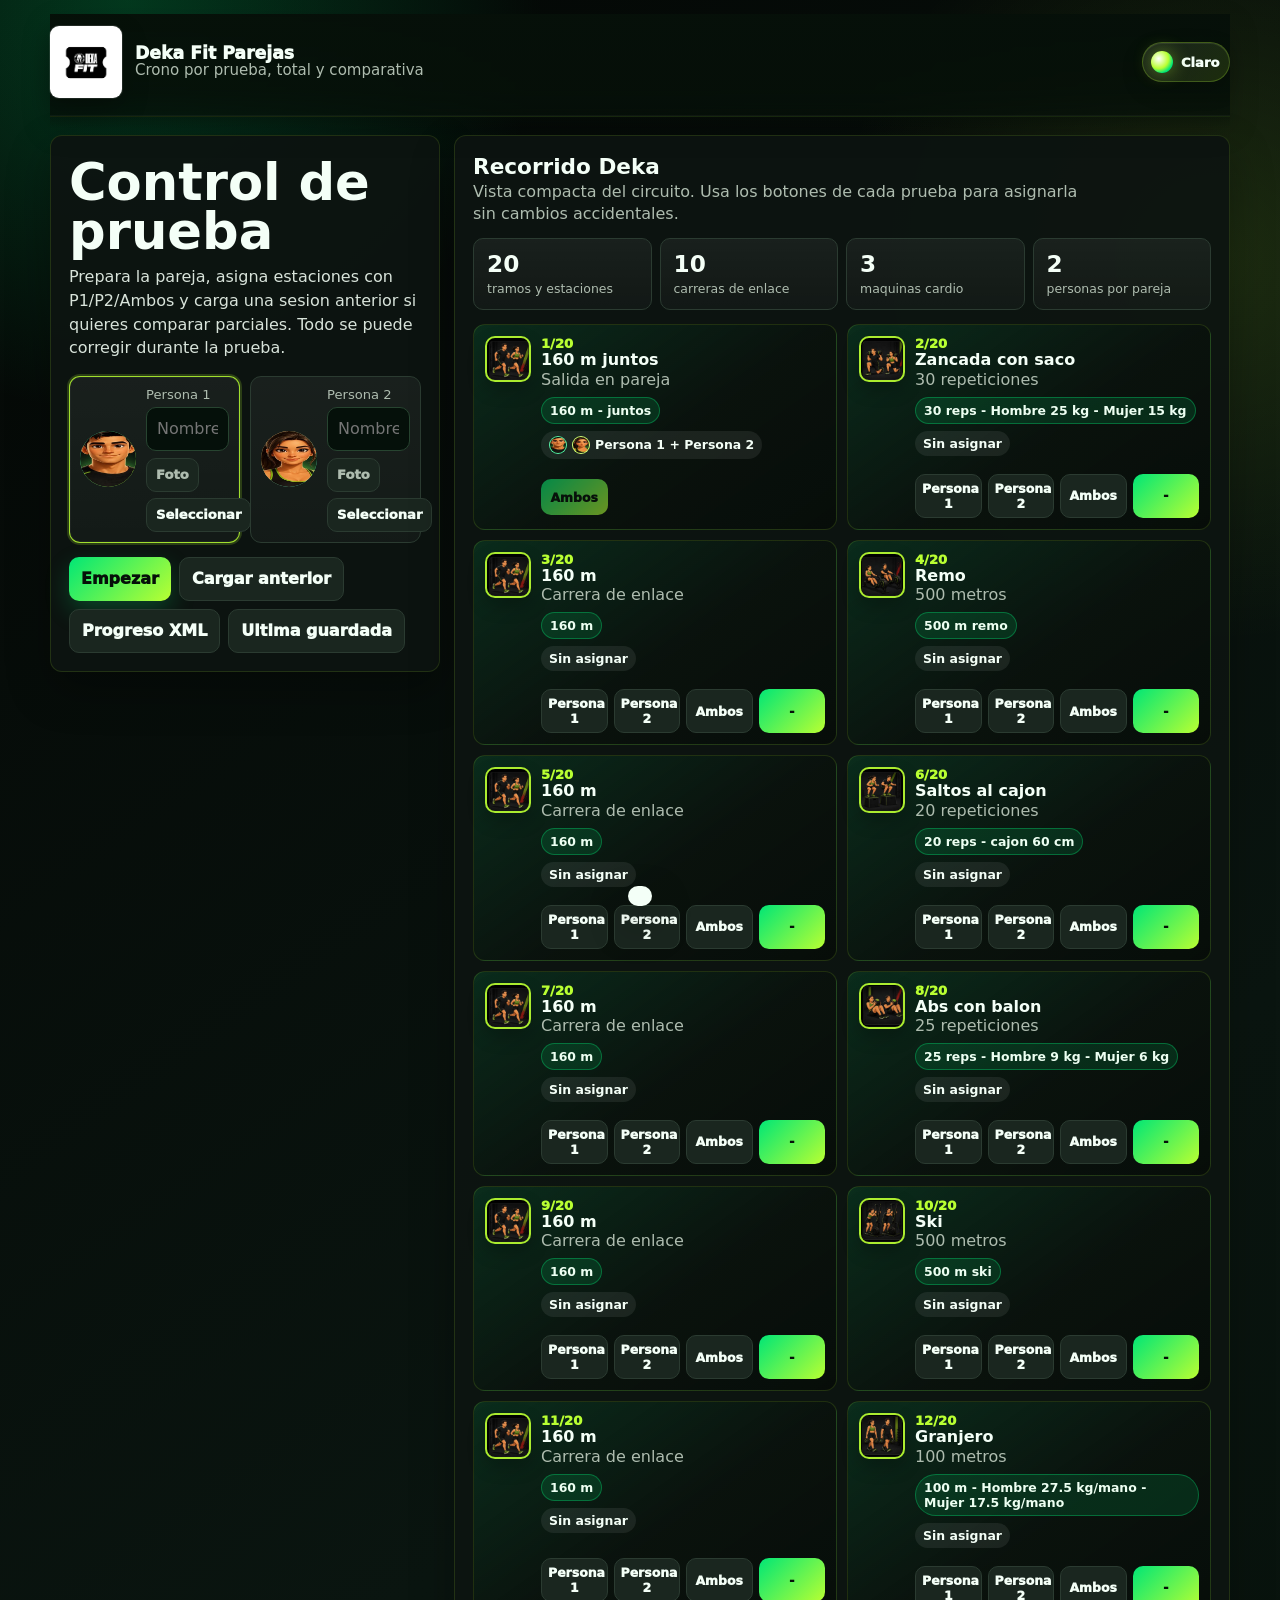
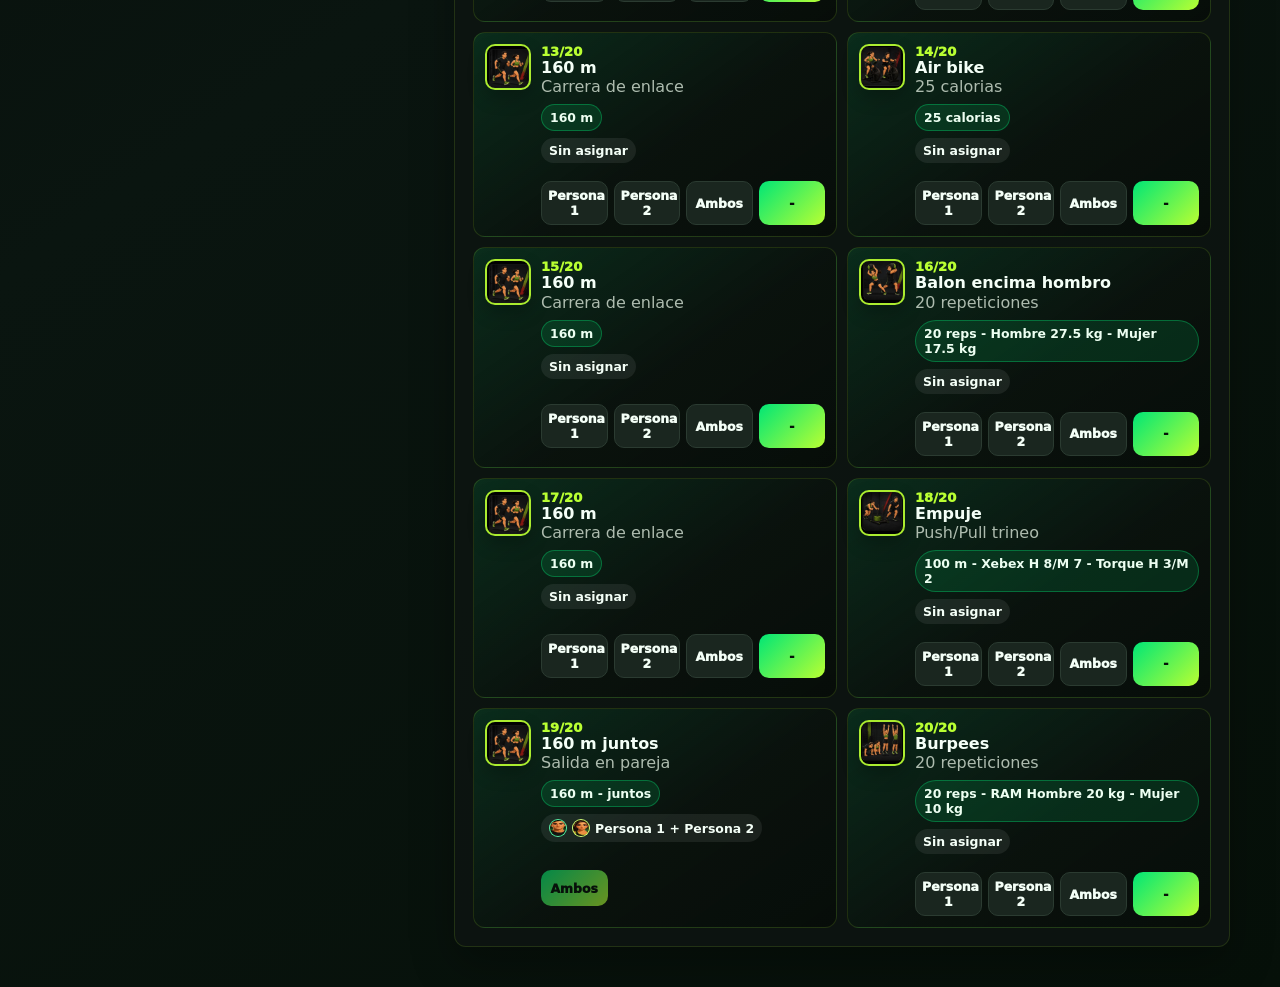
==== commit 99383943: "Refine professional responsive styling" ====
--- a/index.html
+++ b/index.html
@@ -24,7 +24,7 @@
       </div>
       <div class="top-actions">
         <button class="theme-toggle" id="themeToggle" type="button">Claro</button>
-        <div class="status" id="status">Listo</div>
+        <div class="status" id="status"></div>
       </div>
     </header>
 
--- a/css/styles.css
+++ b/css/styles.css
@@ -54,11 +54,22 @@
   align-items: center;
   justify-content: space-between;
   gap: 14px;
-  padding: 10px 0 16px;
+  padding: 10px 0 17px;
   margin-bottom: 16px;
-  border-bottom: 1px solid rgba(255, 255, 255, .1);
-  background: linear-gradient(180deg, rgba(6, 16, 9, .97), rgba(6, 16, 9, .86));
+  border-bottom: 1px solid rgba(185, 255, 50, .14);
+  background: linear-gradient(180deg, rgba(6, 16, 9, .98), rgba(6, 16, 9, .92) 74%, rgba(6, 16, 9, .76));
   backdrop-filter: blur(10px);
+  box-shadow: 0 12px 28px rgba(0, 0, 0, .18), inset 0 -1px 0 rgba(255,255,255,.035);
+}
+.topbar:after {
+  content: "";
+  position: absolute;
+  left: 0;
+  right: 0;
+  bottom: -12px;
+  height: 12px;
+  pointer-events: none;
+  background: linear-gradient(180deg, rgba(6,16,9,.34), transparent);
 }
 .top-actions { display: flex; align-items: center; gap: 8px; }
 .theme-toggle {
@@ -88,20 +99,20 @@
 }
 body.theme-light .theme-toggle { border-color: rgba(0,120,60,.22); background: linear-gradient(135deg, #fff, #e8efe7); }
 body.theme-light .theme-toggle:before { background: radial-gradient(circle at 35% 35%, #0b1510, #203325 58%, #00e676 72%); }
-.brand { display: flex; align-items: center; gap: 12px; min-width: 0; }
+.brand { display: flex; align-items: center; gap: 13px; min-width: 0; }
 .brand-logo {
-  width: 58px;
-  height: 58px;
-  flex: 0 0 58px;
-  border-radius: 50%;
-  border: 2px solid var(--green);
-  background: #211d1e url("../img/deka-mark.png") 50% 51%/112% 112% no-repeat;
-  box-shadow: 0 0 26px rgba(0, 230, 118, .25);
+  width: 66px;
+  height: 66px;
+  flex: 0 0 66px;
+  border-radius: 0;
+  background: url("../img/deka-fit-logo.png") center/132% auto no-repeat;
+  box-shadow: 0 0 24px rgba(0, 230, 118, .12);
 }
 h1, h2, h3, p { margin: 0; }
 h1 { font-size: 1.1rem; line-height: 1.05; }
 .brand p, .muted, .panel > p { color: var(--muted); }
 .status { padding: 8px 12px; border-radius: 999px; border: 1px solid rgba(255,255,255,.12); background: rgba(255,255,255,.05); color: var(--muted); font-weight: 850; font-size: .84rem; white-space: nowrap; }
+.status:empty { display: none; }
 .status.running { color: var(--lime); border-color: rgba(185,255,50,.45); }
 .status.paused { color: var(--orange); border-color: rgba(255,176,32,.55); }
 
@@ -123,8 +134,8 @@
 .athlete-card.selected { border-color: var(--lime); box-shadow: 0 0 0 3px rgba(185,255,50,.14); }
 .avatar { width: 56px; height: 56px; border-radius: 50%; overflow: hidden; display: grid; place-items: center; border: 0; background: linear-gradient(135deg,#35ffd1,#b9ff32); color: #061009; font-weight: 950; }
 .avatar-b { background: linear-gradient(135deg,#ffb36b,#35ffd1); }
-.avatar img { width: 100%; height: 100%; object-fit: cover; display: block; transform: scale(1.46); object-position: 50% 38%; }
-.face img { width: 100%; height: 100%; object-fit: cover; display: block; transform: scale(1.55); object-position: 50% 38%; }
+.avatar img { width: 100%; height: 100%; object-fit: cover; display: block; transform: scale(2.05); object-position: 50% 31%; }
+.face img { width: 100%; height: 100%; object-fit: cover; display: block; transform: scale(2.15); object-position: 50% 31%; }
 .athlete-body { min-width: 0; }
 .athlete-body label, .edit-grid label { display: grid; gap: 5px; color: var(--muted); font-size: .82rem; }
 .athlete-body input, .edit-grid input { min-width: 0; width: 100%; border: 1px solid #274430; border-radius: 8px; background: #05100a; color: var(--text); padding: 10px; outline: none; }
@@ -215,6 +226,7 @@
 .rhythm-chart .dot, .progress-chart .dot { fill: var(--green); stroke: #f4fff7; stroke-width: 2; }
 .rhythm-chart .event-dot { fill: #ffb020; stroke: #061009; stroke-width: 2; }
 .rhythm-chart .event-label { fill: #061009; font-size: 7px; font-weight: 950; stroke: none; }
+.rhythm-chart .scale-label { fill: var(--muted); font-size: 8px; font-weight: 850; }
 .rhythm-legend { display: grid; grid-template-columns: repeat(5, minmax(0, 1fr)); gap: 5px; padding: 0 10px 10px; }
 .rhythm-legend span { min-width: 0; padding: 4px 5px; border-radius: 7px; background: rgba(255,176,32,.12); border: 1px solid rgba(255,176,32,.28); color: var(--muted); font-size: .68rem; font-weight: 850; text-align: center; white-space: nowrap; }
 .rhythm-legend strong { color: var(--orange); }
@@ -252,7 +264,11 @@
     radial-gradient(circle at 95% 10%, rgba(185, 255, 50, .18), transparent 22rem),
     linear-gradient(145deg, #f7faf5 0%, #edf4ea 54%, #f9fbf7 100%);
 }
-body.theme-light .topbar { background: linear-gradient(180deg, rgba(247,250,245,.97), rgba(247,250,245,.84)); }
+body.theme-light .topbar {
+  border-bottom-color: rgba(0, 120, 60, .14);
+  background: linear-gradient(180deg, rgba(247,250,245,.98), rgba(247,250,245,.92) 74%, rgba(247,250,245,.76));
+}
+body.theme-light .topbar:after { background: linear-gradient(180deg, rgba(54, 105, 70, .12), transparent); }
 body.theme-light .panel, body.theme-light .stage { background: rgba(255,255,255,.93); }
 body.theme-light .intro-panel p { color: #25352b; }
 body.theme-light .station-card { background: linear-gradient(145deg, #f7fff8, #edf5ec 75%); border-color: #cde0cf; }
@@ -270,9 +286,143 @@
 body.theme-light .athlete-body input, body.theme-light .edit-grid input { background: #fbfff9; color: var(--text); }
 body.theme-light .modal { background: #fff; }
 
+/* Professional UI polish: calmer surfaces, stronger timing focus, Synergym-like lime accents. */
+.app { padding-top: max(14px, env(safe-area-inset-top)); }
+.topbar {
+  padding: 12px 0 18px;
+  margin-bottom: 18px;
+}
+.brand-logo {
+  width: 72px;
+  height: 72px;
+  flex-basis: 72px;
+  border-radius: 9px;
+  background-color: #fff;
+  background-size: 86% auto;
+  box-shadow: 0 10px 26px rgba(0, 0, 0, .28), 0 0 0 1px rgba(255,255,255,.12);
+}
+body.theme-light .brand-logo {
+  background-color: transparent;
+  background-size: 94% auto;
+  box-shadow: none;
+}
+h1 { font-size: 1.08rem; font-weight: 950; letter-spacing: 0; }
+.brand p { font-size: .94rem; line-height: 1.18; }
+.panel, .stage {
+  border-color: rgba(185, 255, 50, .13);
+  border-radius: 12px;
+  box-shadow: 0 18px 44px rgba(0, 0, 0, .30);
+}
+body.theme-light .panel, body.theme-light .stage {
+  border-color: rgba(16, 25, 20, .10);
+  box-shadow: 0 16px 38px rgba(15, 35, 23, .10);
+}
+.intro-panel h2 {
+  font-size: clamp(2.25rem, 4vw, 3.45rem);
+  letter-spacing: 0;
+}
+.intro-panel p, .route-panel > p {
+  max-width: 62ch;
+}
+.athlete-card {
+  border-radius: 11px;
+  background: linear-gradient(180deg, rgba(255,255,255,.055), rgba(255,255,255,.03));
+}
+.athlete-card.selected {
+  border-color: rgba(185,255,50,.86);
+  box-shadow: 0 0 0 2px rgba(185,255,50,.18), inset 0 0 0 1px rgba(255,255,255,.04);
+}
+.athlete-body input, .edit-grid input {
+  min-height: 44px;
+  border-radius: 10px;
+}
+.btn, .small-btn, .assign-btn {
+  border-radius: 10px;
+  transition: transform .14s ease, border-color .14s ease, box-shadow .14s ease, background .14s ease;
+}
+.btn:active, .small-btn:active, .assign-btn:active { transform: translateY(1px) scale(.99); }
+.primary {
+  box-shadow: 0 10px 24px rgba(0, 230, 118, .22);
+}
+.theme-toggle {
+  width: 88px;
+  min-height: 40px;
+  padding-left: 38px;
+}
+.metrics div {
+  border-radius: 10px;
+  background: linear-gradient(180deg, rgba(255,255,255,.055), rgba(255,255,255,.025));
+}
+.station-card {
+  border-radius: 12px;
+  border-color: rgba(185,255,50,.14);
+  background: linear-gradient(145deg, rgba(0,230,118,.12), rgba(10,18,13,.88) 54%, rgba(7,13,9,.96));
+}
+.station-icon {
+  border-radius: 10px;
+  border-color: rgba(185,255,50,.92);
+  box-shadow: 0 8px 18px rgba(0,0,0,.24);
+}
+.badge {
+  background: rgba(0, 230, 118, .13);
+  border-color: rgba(0, 230, 118, .34);
+}
+.assignee {
+  background: rgba(255,255,255,.075);
+}
+.stage-art {
+  background:
+    radial-gradient(circle at 20% 10%, rgba(185,255,50,.22), transparent 14rem),
+    linear-gradient(145deg, #072313, #07110b 68%);
+}
+.stage-picture {
+  border-radius: 12px;
+  border-color: rgba(185,255,50,.82);
+}
+.timers div {
+  border-radius: 12px;
+  background: rgba(255,255,255,.052);
+}
+.timers strong, .total {
+  font-variant-numeric: tabular-nums;
+  letter-spacing: .01em;
+}
+.workout-actions {
+  border-radius: 14px 14px 0 0;
+}
+.workout-actions .next-btn {
+  min-height: 68px;
+  font-size: 1.18rem;
+}
+.rhythm-chart, .progress-panel:not(:empty), .progress-chart {
+  border-radius: 12px;
+}
+body.theme-light .station-card {
+  background: linear-gradient(145deg, #fbfffb, #f0f7ee 72%);
+  border-color: rgba(14, 95, 45, .12);
+}
+body.theme-light .badge {
+  background: rgba(0, 230, 118, .12);
+  border-color: rgba(0, 120, 60, .18);
+}
+body.theme-light .assignee {
+  background: rgba(12, 32, 20, .075);
+}
+body.theme-light .stage-art {
+  background:
+    radial-gradient(circle at 20% 10%, rgba(185,255,50,.30), transparent 14rem),
+    linear-gradient(145deg, #effff3, #fbfff9 68%);
+}
+body.theme-light .rhythm-chart,
+body.theme-light .progress-chart {
+  background: linear-gradient(180deg, rgba(6,16,9,.035), rgba(6,16,9,.015));
+}
+
 @media (min-width: 1180px) {
   .app { padding-left: 0; padding-right: 0; }
   .route-list { grid-template-columns: repeat(2, minmax(280px, 1fr)); }
+  .intro-panel h2 { font-size: 3.2rem; }
+  .panel { padding: 18px; }
 }
 
 @media (max-width: 920px) {
@@ -284,7 +434,8 @@
 @media (max-width: 640px) {
   .app { padding-left: 12px; padding-right: 12px; }
   .topbar { align-items: flex-start; gap: 8px; }
-  .brand-logo { width: 52px; height: 52px; flex-basis: 52px; }
+  .brand-logo { width: 62px; height: 62px; flex-basis: 62px; background-position: center; background-size: 86% auto; }
+  body.theme-light .brand-logo { background-size: 94% auto; }
   h1 { font-size: 1rem; }
   .status { display: none; }
   .panel { padding: 14px; }
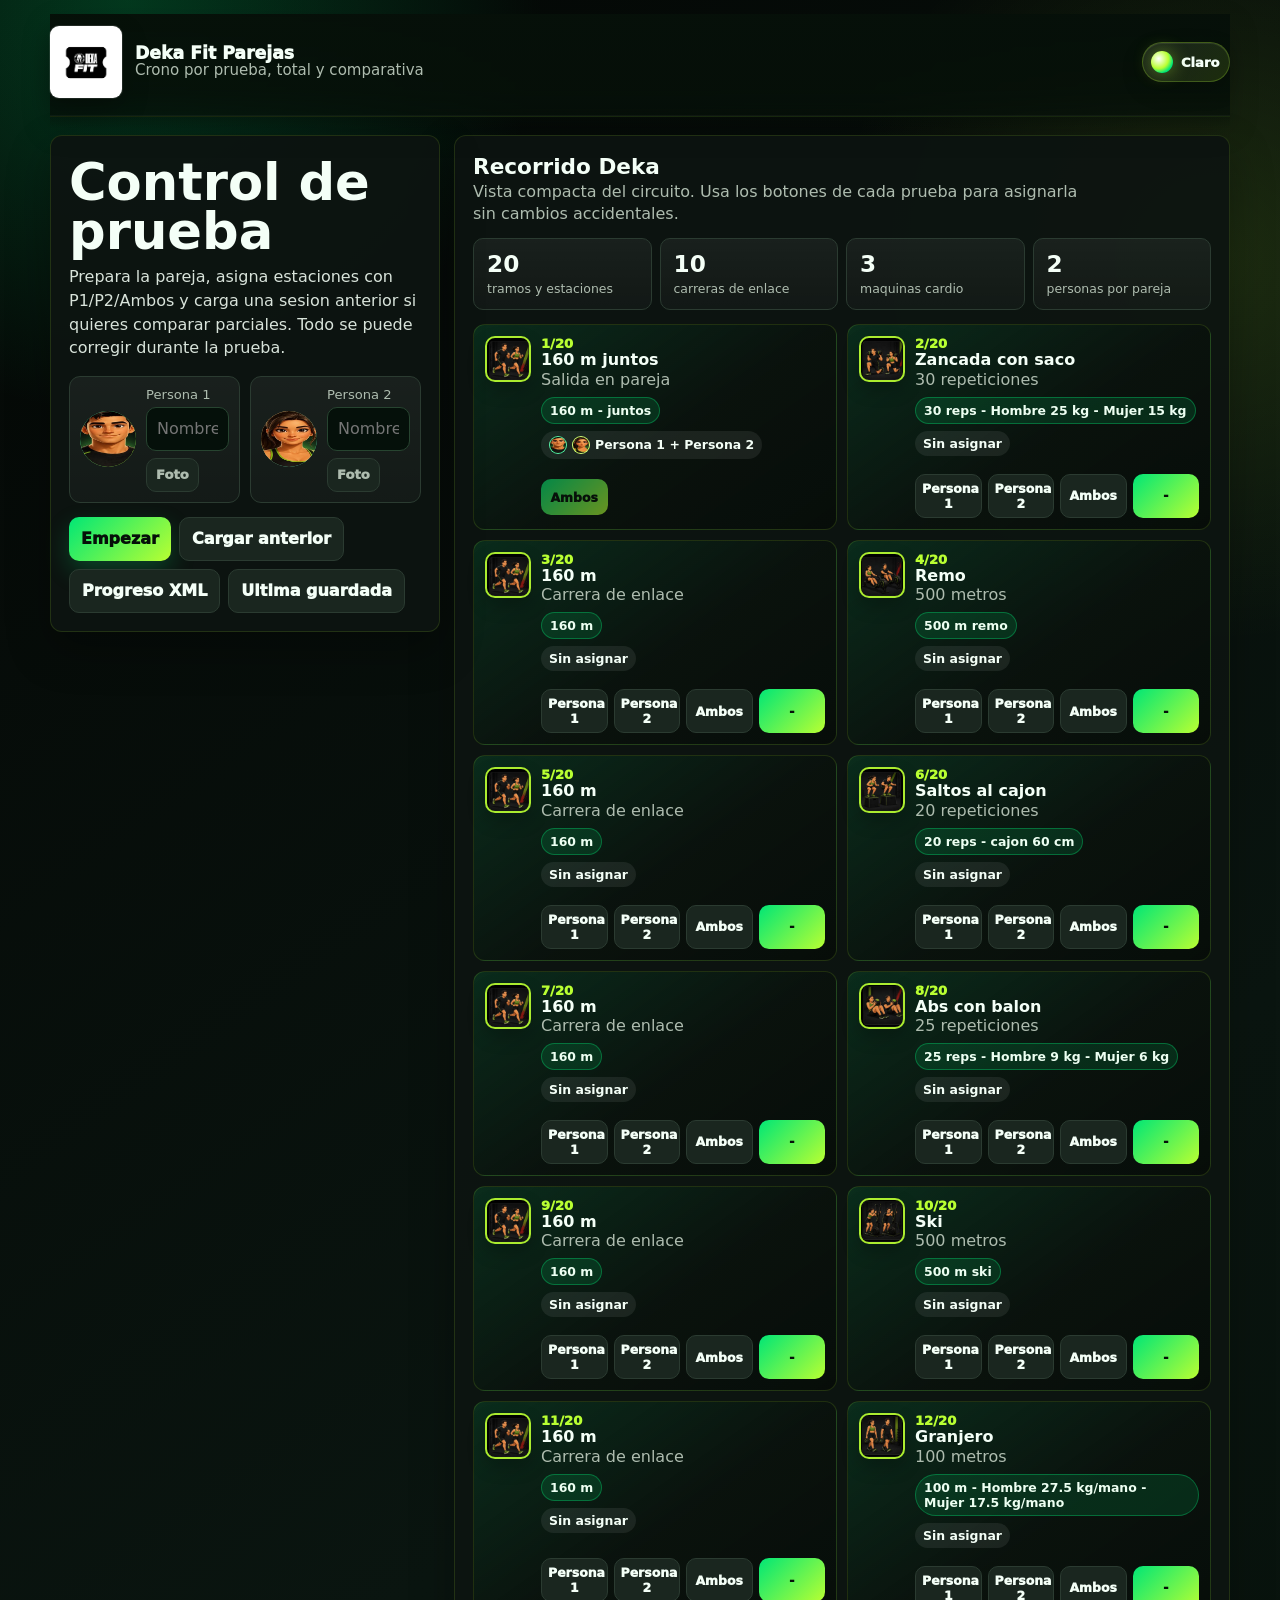
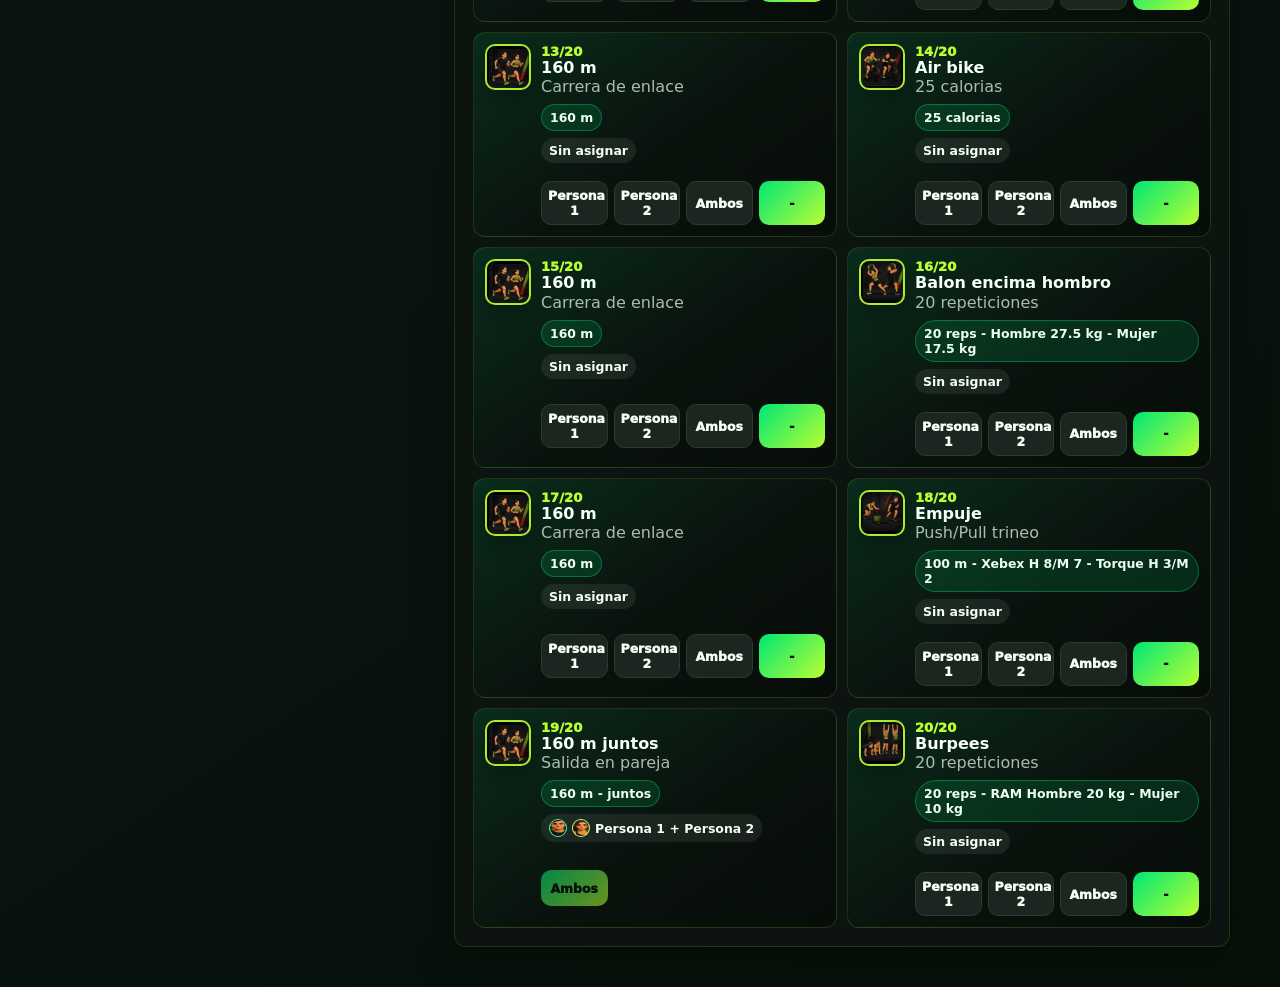
==== commit 96ac7239: "Simplify athlete setup controls" ====
--- a/index.html
+++ b/index.html
@@ -10,7 +10,7 @@
   <link rel="icon" href="img/logo.svg" type="image/svg+xml">
   <link rel="stylesheet" href="css/styles.css">
 </head>
-<body>
+<body data-page="setup">
   <noscript><div class="noscript">Activa JavaScript para usar el cronometro.</div></noscript>
 
   <main class="app">
@@ -36,13 +36,12 @@
           <p>Prepara la pareja, asigna estaciones con P1/P2/Ambos y carga una sesion anterior si quieres comparar parciales. Todo se puede corregir durante la prueba.</p>
 
           <div class="athletes">
-            <article class="athlete-card selected" id="cardA">
+            <article class="athlete-card" id="cardA">
               <div class="avatar" id="avatarA">P1</div>
               <div class="athlete-body">
                 <label>Persona 1<input id="nameA" type="text" autocomplete="name" placeholder="Nombre opcional"></label>
                 <div class="row-actions">
                   <label class="small-btn file-btn">Foto<input id="photoA" type="file" accept="image/*"></label>
-                  <button class="small-btn" id="selectA" type="button">Seleccionar</button>
                 </div>
               </div>
             </article>
@@ -53,7 +52,6 @@
                 <label>Persona 2<input id="nameB" type="text" autocomplete="name" placeholder="Nombre opcional"></label>
                 <div class="row-actions">
                   <label class="small-btn file-btn">Foto<input id="photoB" type="file" accept="image/*"></label>
-                  <button class="small-btn" id="selectB" type="button">Seleccionar</button>
                 </div>
               </div>
             </article>
@@ -61,6 +59,7 @@
 
           <div class="actions">
             <button class="btn primary" id="startBtn" type="button">Empezar</button>
+            <button class="btn" id="resumeBtn" type="button" hidden>Reanudar prueba</button>
             <label class="btn file-btn">Cargar anterior<input id="importFile" type="file" accept=".xml,.json,application/xml,text/xml,application/json"></label>
             <label class="btn file-btn">Progreso XML<input id="progressFiles" type="file" multiple accept=".xml,application/xml,text/xml"></label>
             <button class="btn" id="loadLastBtn" type="button">Ultima guardada</button>
@@ -135,8 +134,10 @@
           <div class="total" id="resultTotal">00:00.0</div>
           <p class="muted" id="resultDelta"></p>
           <div class="actions">
-            <button class="btn primary" id="pngBtn" type="button">Captura PNG</button>
+            <button class="btn primary" id="pngBtn" type="button">PNG normal</button>
+            <button class="btn primary" id="comparePngBtn" type="button">PNG comparativo</button>
             <button class="btn primary" id="xmlBtn" type="button">Guardar XML</button>
+            <label class="btn file-btn">Comparar XML<input id="resultImportFile" type="file" accept=".xml,.json,application/xml,text/xml,application/json"></label>
             <label class="btn file-btn">Progreso XML<input id="progressFilesResults" type="file" multiple accept=".xml,application/xml,text/xml"></label>
             <button class="btn" id="copyBtn" type="button">Texto</button>
             <button class="btn" id="newBtn" type="button">Empezar</button>
@@ -148,6 +149,8 @@
         <aside class="panel charts-panel">
           <h3>Ritmo y picos</h3>
           <div class="rhythm-chart" id="rhythmBox"></div>
+          <h3>Comparativa XML</h3>
+          <div id="compareBox"></div>
           <div class="progress-panel"></div>
           <h3>Esfuerzo por persona</h3>
           <div id="effortBox"></div>
--- a/css/styles.css
+++ b/css/styles.css
@@ -131,7 +131,6 @@
 .intro-panel p { line-height: 1.48; margin-bottom: 16px; color: var(--soft); }
 .athletes { display: grid; grid-template-columns: 1fr 1fr; gap: 10px; margin-bottom: 14px; }
 .athlete-card { display: grid; grid-template-columns: 56px 1fr; gap: 10px; align-items: center; min-width: 0; padding: 10px; border: 1px solid var(--line); border-radius: 9px; background: rgba(255,255,255,.045); }
-.athlete-card.selected { border-color: var(--lime); box-shadow: 0 0 0 3px rgba(185,255,50,.14); }
 .avatar { width: 56px; height: 56px; border-radius: 50%; overflow: hidden; display: grid; place-items: center; border: 0; background: linear-gradient(135deg,#35ffd1,#b9ff32); color: #061009; font-weight: 950; }
 .avatar-b { background: linear-gradient(135deg,#ffb36b,#35ffd1); }
 .avatar img { width: 100%; height: 100%; object-fit: cover; display: block; transform: scale(2.05); object-position: 50% 31%; }
@@ -238,14 +237,44 @@
 .progress-chart svg { display: block; width: 100%; height: 100%; }
 .progress-row { display: flex; justify-content: space-between; gap: 10px; padding: 7px 0; border-top: 1px solid rgba(255,255,255,.08); color: var(--muted); }
 .progress-row strong { color: var(--text); }
+.compare-empty { margin-top: 10px; }
+.compare-row {
+  display: grid;
+  grid-template-columns: 34px minmax(0, 1fr) auto;
+  gap: 9px;
+  align-items: center;
+  padding: 10px 0;
+  border-bottom: 1px solid rgba(255,255,255,.08);
+}
+.compare-name small {
+  display: block;
+  color: var(--muted);
+  font-size: .72rem;
+  margin-top: 2px;
+}
+.compare-bars {
+  grid-column: 2 / 4;
+  display: grid;
+  gap: 4px;
+}
+.compare-bars i {
+  display: block;
+  width: var(--w);
+  min-width: 2px;
+  height: 7px;
+  border-radius: 999px;
+}
+.compare-bars .prev { background: rgba(255,255,255,.22); }
+.compare-bars .now { background: linear-gradient(90deg, var(--green), var(--lime)); }
+.compare-row.delta-bad .compare-bars .now { background: linear-gradient(90deg, #ff5f68, #ffb020); }
 .delta-good { color: var(--green); }
 .delta-bad { color: var(--red); }
 .modal-back { display: none; position: fixed; inset: 0; z-index: 50; background: rgba(0,0,0,.62); padding: 18px; place-items: center; }
 .modal-back.active { display: grid; }
 .modal { width: min(100%, 420px); border: 1px solid var(--line); border-radius: 10px; background: var(--surface); box-shadow: var(--shadow); padding: 16px; }
 .edit-grid { display: grid; grid-template-columns: 1fr 1fr 1fr; gap: 8px; margin: 12px 0; }
-.toast { position: fixed; left: 50%; bottom: max(18px, env(safe-area-inset-bottom)); z-index: 70; transform: translate(-50%,120%); transition: transform .25s ease; padding: 10px 12px; border-radius: 999px; background: #f4fff7; color: #061009; font-weight: 950; box-shadow: var(--shadow); max-width: calc(100% - 28px); }
-.toast.show { transform: translate(-50%,0); }
+.toast { position: fixed; left: 50%; bottom: max(18px, env(safe-area-inset-bottom)); z-index: 70; transform: translate(-50%, calc(100% + 42px)); opacity: 0; pointer-events: none; transition: transform .25s ease, opacity .2s ease; padding: 10px 12px; border-radius: 999px; background: #f4fff7; color: #061009; font-weight: 950; box-shadow: var(--shadow); max-width: calc(100% - 28px); }
+.toast.show { transform: translate(-50%,0); opacity: 1; }
 canvas { display: none; }
 
 body.theme-light {
@@ -328,10 +357,6 @@
   border-radius: 11px;
   background: linear-gradient(180deg, rgba(255,255,255,.055), rgba(255,255,255,.03));
 }
-.athlete-card.selected {
-  border-color: rgba(185,255,50,.86);
-  box-shadow: 0 0 0 2px rgba(185,255,50,.18), inset 0 0 0 1px rgba(255,255,255,.04);
-}
 .athlete-body input, .edit-grid input {
   min-height: 44px;
   border-radius: 10px;
@@ -423,6 +448,15 @@
   .route-list { grid-template-columns: repeat(2, minmax(280px, 1fr)); }
   .intro-panel h2 { font-size: 3.2rem; }
   .panel { padding: 18px; }
+}
+
+@media (min-width: 1100px) {
+  .intro-panel,
+  .workout-grid > .stage,
+  .results-panel {
+    position: sticky;
+    top: 128px;
+  }
 }
 
 @media (max-width: 920px) {
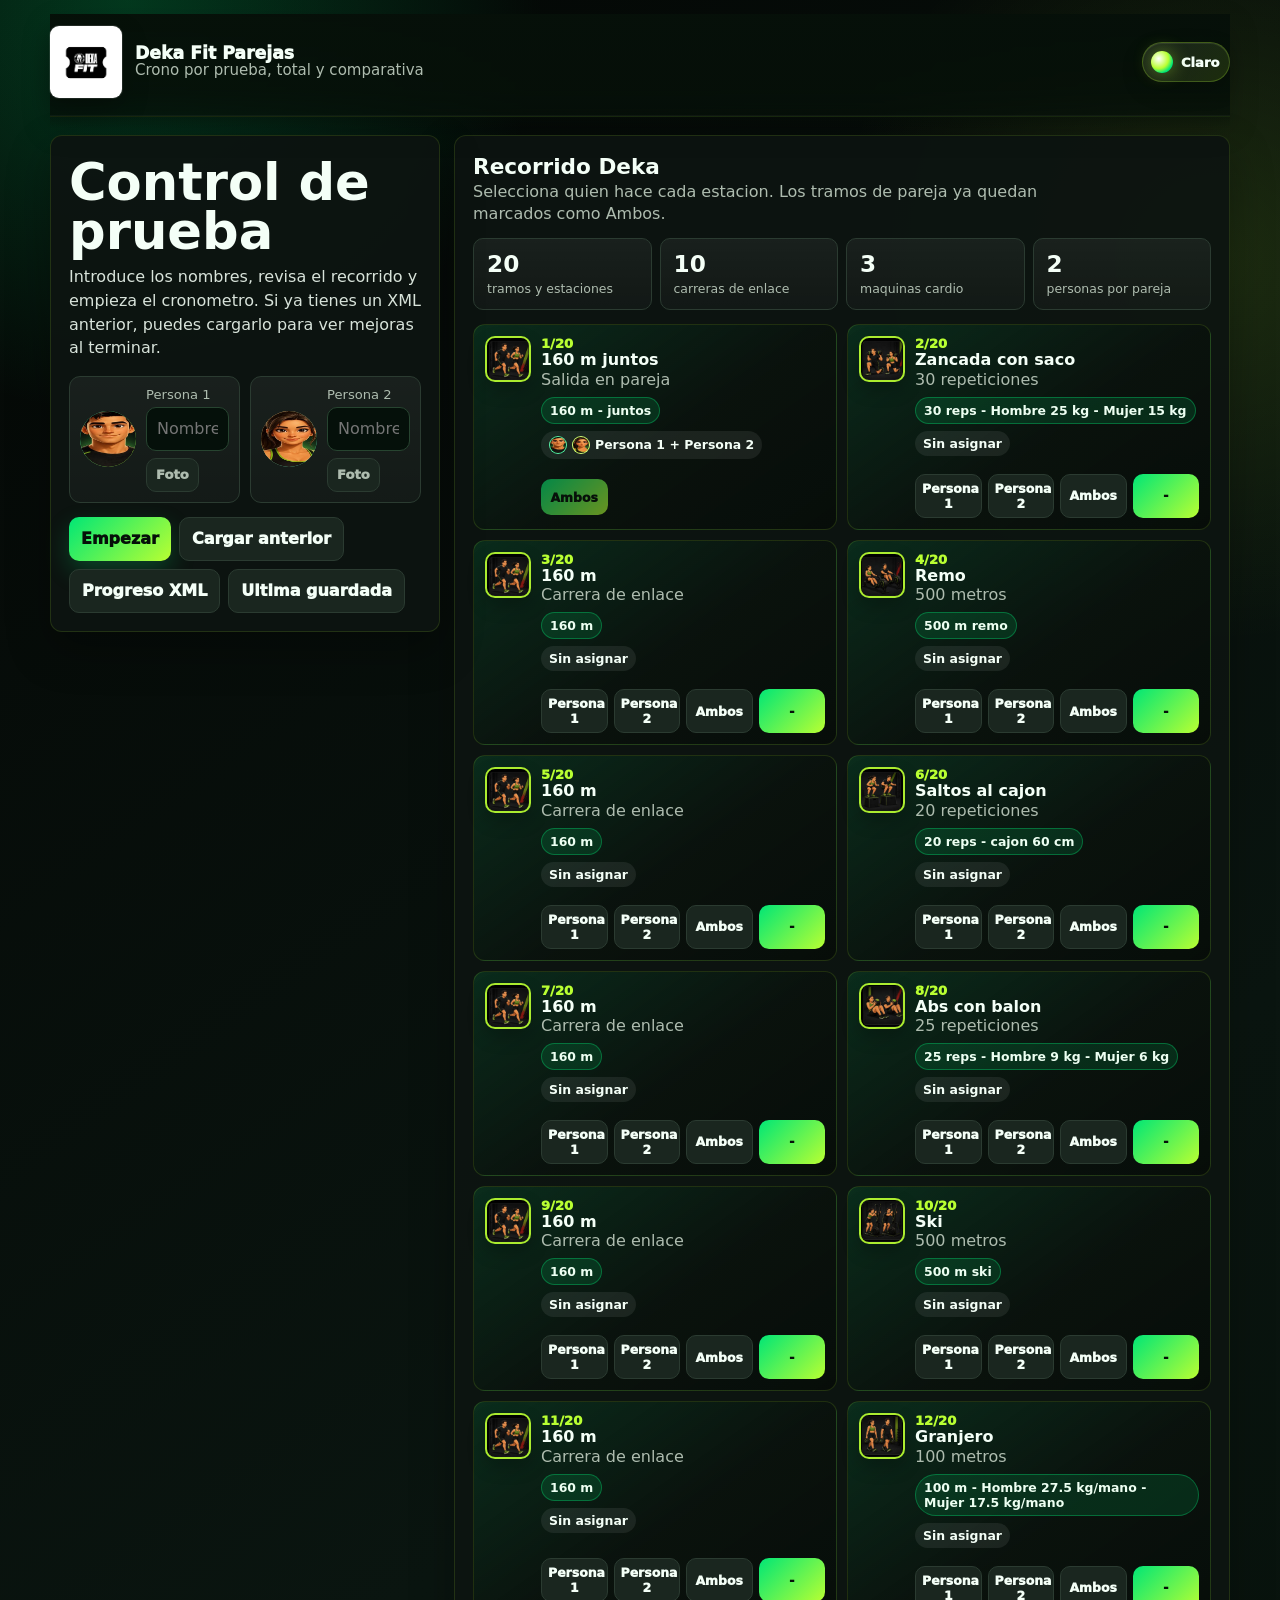
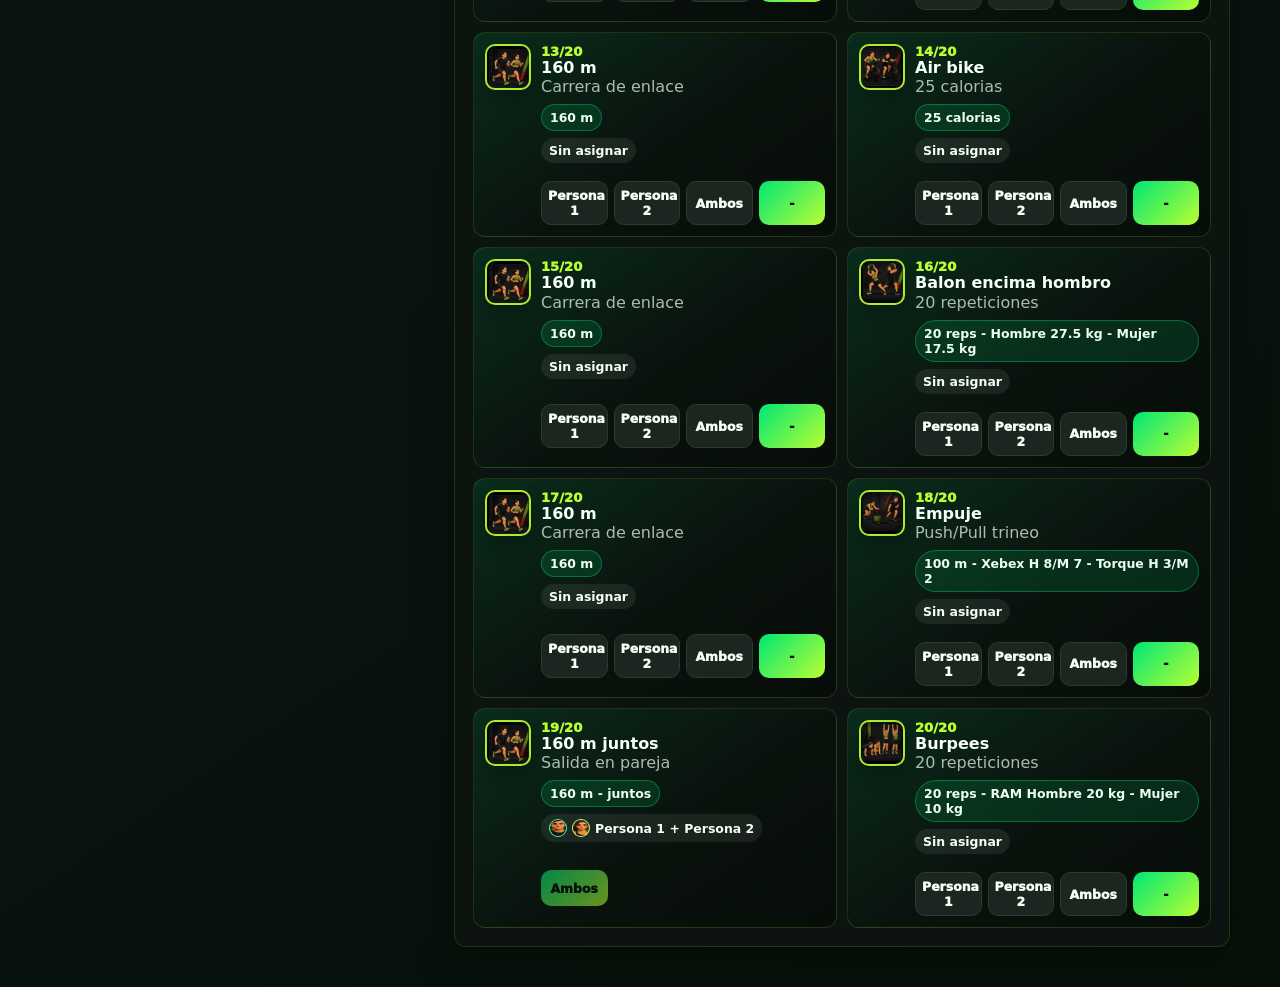
==== commit 357b7ee3: "Polish user-facing copy" ====
--- a/index.html
+++ b/index.html
@@ -33,7 +33,7 @@
         <section class="panel intro-panel">
           <div class="hero-image" aria-hidden="true"></div>
           <h2>Control de prueba</h2>
-          <p>Prepara la pareja, asigna estaciones con P1/P2/Ambos y carga una sesion anterior si quieres comparar parciales. Todo se puede corregir durante la prueba.</p>
+          <p>Introduce los nombres, revisa el recorrido y empieza el cronometro. Si ya tienes un XML anterior, puedes cargarlo para ver mejoras al terminar.</p>
 
           <div class="athletes">
             <article class="athlete-card" id="cardA">
@@ -68,7 +68,7 @@
 
         <section class="panel route-panel">
           <h2>Recorrido Deka</h2>
-          <p>Vista compacta del circuito. Usa los botones de cada prueba para asignarla sin cambios accidentales.</p>
+          <p>Selecciona quien hace cada estacion. Los tramos de pareja ya quedan marcados como Ambos.</p>
           <div class="metrics">
             <div><strong>20</strong><span>tramos y estaciones</span></div>
             <div><strong>10</strong><span>carreras de enlace</span></div>
@@ -142,7 +142,7 @@
             <button class="btn" id="copyBtn" type="button">Texto</button>
             <button class="btn" id="newBtn" type="button">Empezar</button>
           </div>
-          <p class="save-note">El XML es tu intento guardado: cargalo en otra sesion para comparar tiempos, personas y mejoras.</p>
+          <p class="save-note">Guarda el XML para conservar este intento. Podras cargarlo otro dia y comparar tiempos, personas y mejoras.</p>
           <div id="resultSplits"></div>
         </section>
 
@@ -164,7 +164,7 @@
   <div class="modal-back" id="editModal">
     <div class="modal">
       <h3 id="editTitle">Editar tiempo</h3>
-      <p class="muted">Ajusta minutos, segundos y decimas.</p>
+      <p class="muted">Corrige el tiempo si hubo un error durante la prueba.</p>
       <div class="edit-grid">
         <label>Min<input id="editMin" type="number" inputmode="numeric" min="0" value="0"></label>
         <label>Seg<input id="editSec" type="number" inputmode="numeric" min="0" max="59" value="0"></label>
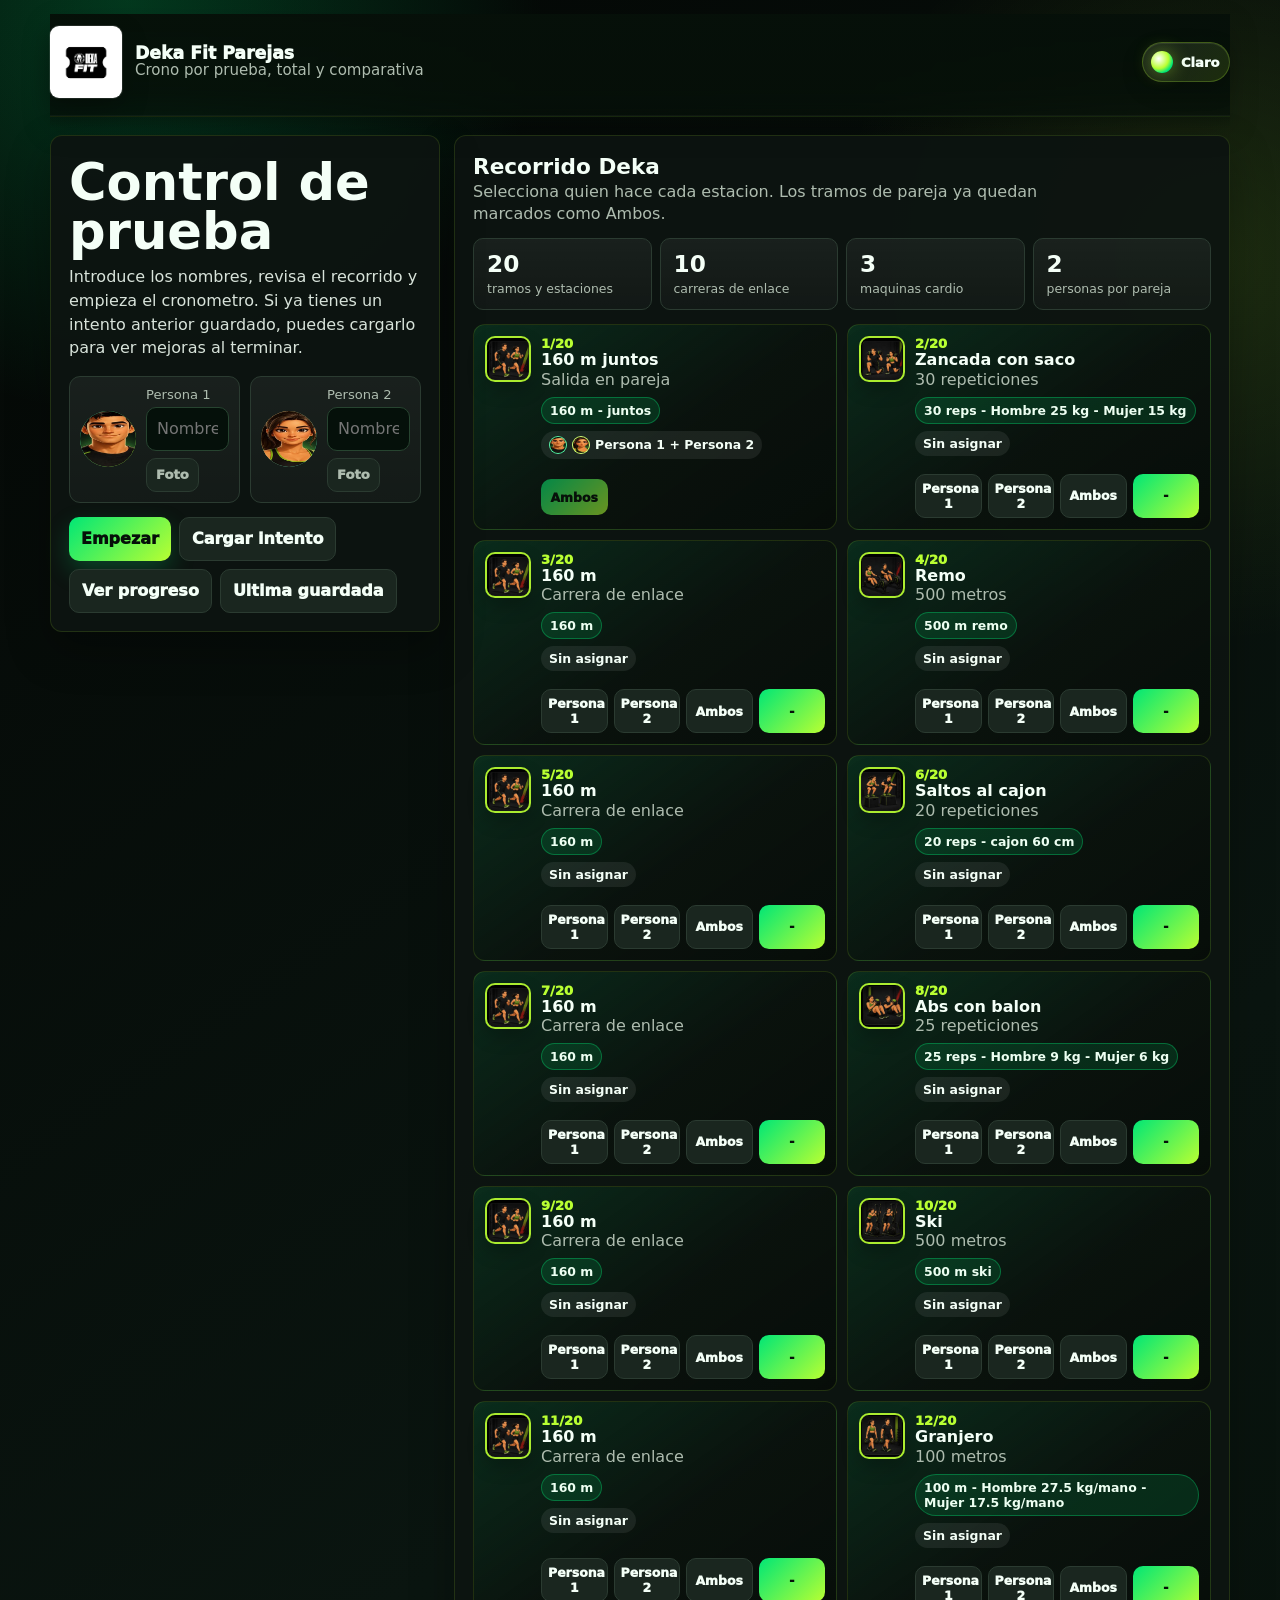
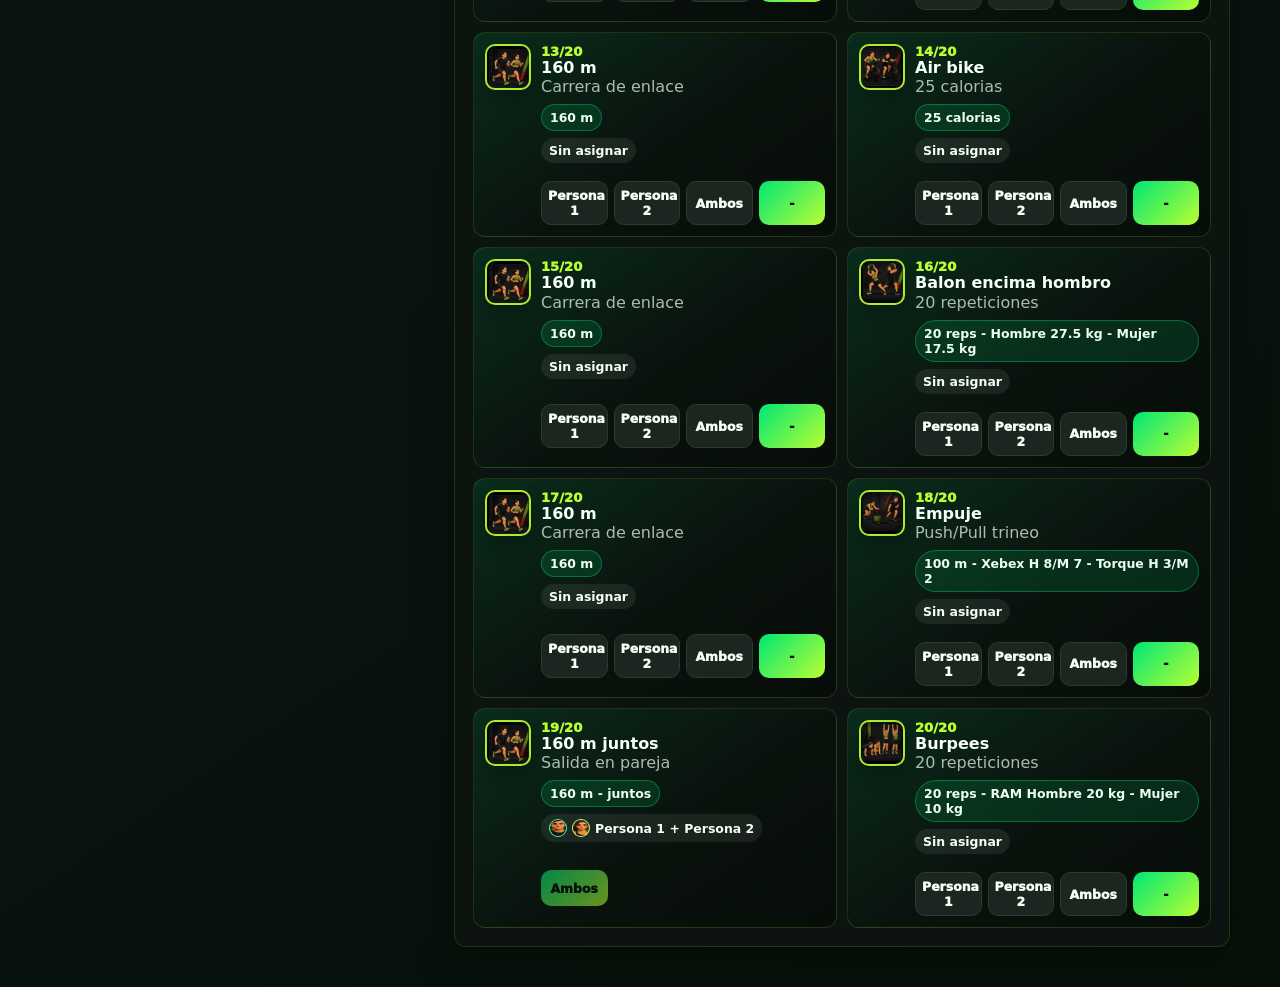
==== commit 45cadb07: "Improve saved attempt comparison UX" ====
--- a/index.html
+++ b/index.html
@@ -33,7 +33,7 @@
         <section class="panel intro-panel">
           <div class="hero-image" aria-hidden="true"></div>
           <h2>Control de prueba</h2>
-          <p>Introduce los nombres, revisa el recorrido y empieza el cronometro. Si ya tienes un XML anterior, puedes cargarlo para ver mejoras al terminar.</p>
+          <p>Introduce los nombres, revisa el recorrido y empieza el cronometro. Si ya tienes un intento anterior guardado, puedes cargarlo para ver mejoras al terminar.</p>
 
           <div class="athletes">
             <article class="athlete-card" id="cardA">
@@ -60,8 +60,8 @@
           <div class="actions">
             <button class="btn primary" id="startBtn" type="button">Empezar</button>
             <button class="btn" id="resumeBtn" type="button" hidden>Reanudar prueba</button>
-            <label class="btn file-btn">Cargar anterior<input id="importFile" type="file" accept=".xml,.json,application/xml,text/xml,application/json"></label>
-            <label class="btn file-btn">Progreso XML<input id="progressFiles" type="file" multiple accept=".xml,application/xml,text/xml"></label>
+            <label class="btn file-btn">Cargar intento<input id="importFile" type="file" accept=".xml,.json,application/xml,text/xml,application/json"></label>
+            <label class="btn file-btn">Ver progreso<input id="progressFiles" type="file" multiple accept=".xml,application/xml,text/xml"></label>
             <button class="btn" id="loadLastBtn" type="button">Ultima guardada</button>
           </div>
         </section>
@@ -136,20 +136,20 @@
           <div class="actions">
             <button class="btn primary" id="pngBtn" type="button">PNG normal</button>
             <button class="btn primary" id="comparePngBtn" type="button">PNG comparativo</button>
-            <button class="btn primary" id="xmlBtn" type="button">Guardar XML</button>
-            <label class="btn file-btn">Comparar XML<input id="resultImportFile" type="file" accept=".xml,.json,application/xml,text/xml,application/json"></label>
-            <label class="btn file-btn">Progreso XML<input id="progressFilesResults" type="file" multiple accept=".xml,application/xml,text/xml"></label>
+            <button class="btn primary" id="xmlBtn" type="button">Guardar intento</button>
+            <label class="btn file-btn">Comparar anterior<input id="resultImportFile" type="file" accept=".xml,.json,application/xml,text/xml,application/json"></label>
+            <label class="btn file-btn">Ver progreso<input id="progressFilesResults" type="file" multiple accept=".xml,application/xml,text/xml"></label>
             <button class="btn" id="copyBtn" type="button">Texto</button>
             <button class="btn" id="newBtn" type="button">Empezar</button>
           </div>
-          <p class="save-note">Guarda el XML para conservar este intento. Podras cargarlo otro dia y comparar tiempos, personas y mejoras.</p>
+          <p class="save-note">Guarda este intento para conservar tus tiempos. Podras cargarlo otro dia y comparar marcas, personas y mejoras.</p>
           <div id="resultSplits"></div>
         </section>
 
         <aside class="panel charts-panel">
           <h3>Ritmo y picos</h3>
           <div class="rhythm-chart" id="rhythmBox"></div>
-          <h3>Comparativa XML</h3>
+          <h3>Comparativa</h3>
           <div id="compareBox"></div>
           <div class="progress-panel"></div>
           <h3>Esfuerzo por persona</h3>
--- a/css/styles.css
+++ b/css/styles.css
@@ -238,6 +238,71 @@
 .progress-row { display: flex; justify-content: space-between; gap: 10px; padding: 7px 0; border-top: 1px solid rgba(255,255,255,.08); color: var(--muted); }
 .progress-row strong { color: var(--text); }
 .compare-empty { margin-top: 10px; }
+.compare-graph {
+  margin-top: 10px;
+  margin-bottom: 12px;
+  border: 1px solid var(--line);
+  border-radius: 12px;
+  overflow: hidden;
+  background: linear-gradient(180deg, rgba(255,255,255,.055), rgba(255,255,255,.02));
+}
+.compare-graph svg {
+  display: block;
+  width: 100%;
+  height: 150px;
+}
+.compare-graph .grid-line {
+  stroke: rgba(255,255,255,.09);
+  stroke-width: 1;
+}
+.compare-graph .scale-label {
+  fill: var(--muted);
+  font-size: 8px;
+  font-weight: 850;
+}
+.compare-graph .good-area { fill: rgba(0, 230, 118, .22); }
+.compare-graph .bad-area { fill: rgba(255, 95, 104, .22); }
+.compare-graph .prev-line {
+  fill: none;
+  stroke: rgba(255,255,255,.58);
+  stroke-width: 3;
+  stroke-linecap: round;
+  stroke-linejoin: round;
+}
+.compare-graph .now-line {
+  fill: none;
+  stroke: var(--lime);
+  stroke-width: 4;
+  stroke-linecap: round;
+  stroke-linejoin: round;
+}
+.compare-legend {
+  display: grid;
+  grid-template-columns: repeat(4, minmax(0, 1fr));
+  gap: 5px;
+  padding: 0 10px 10px;
+}
+.compare-legend span {
+  display: inline-flex;
+  align-items: center;
+  justify-content: center;
+  gap: 5px;
+  padding: 5px 4px;
+  border-radius: 7px;
+  background: rgba(255,255,255,.055);
+  color: var(--muted);
+  font-size: .68rem;
+  font-weight: 850;
+}
+.compare-legend i {
+  width: 10px;
+  height: 10px;
+  border-radius: 999px;
+}
+.prev-key { background: rgba(255,255,255,.58); }
+.now-key { background: var(--lime); }
+.good-key { background: var(--green); }
+.bad-key { background: var(--red); }
 .compare-row {
   display: grid;
   grid-template-columns: 34px minmax(0, 1fr) auto;
@@ -439,9 +504,12 @@
     linear-gradient(145deg, #effff3, #fbfff9 68%);
 }
 body.theme-light .rhythm-chart,
-body.theme-light .progress-chart {
+body.theme-light .progress-chart,
+body.theme-light .compare-graph {
   background: linear-gradient(180deg, rgba(6,16,9,.035), rgba(6,16,9,.015));
 }
+body.theme-light .compare-graph .grid-line { stroke: rgba(6,16,9,.08); }
+body.theme-light .compare-graph .prev-line { stroke: rgba(16,25,20,.42); }
 
 @media (min-width: 1180px) {
   .app { padding-left: 0; padding-right: 0; }
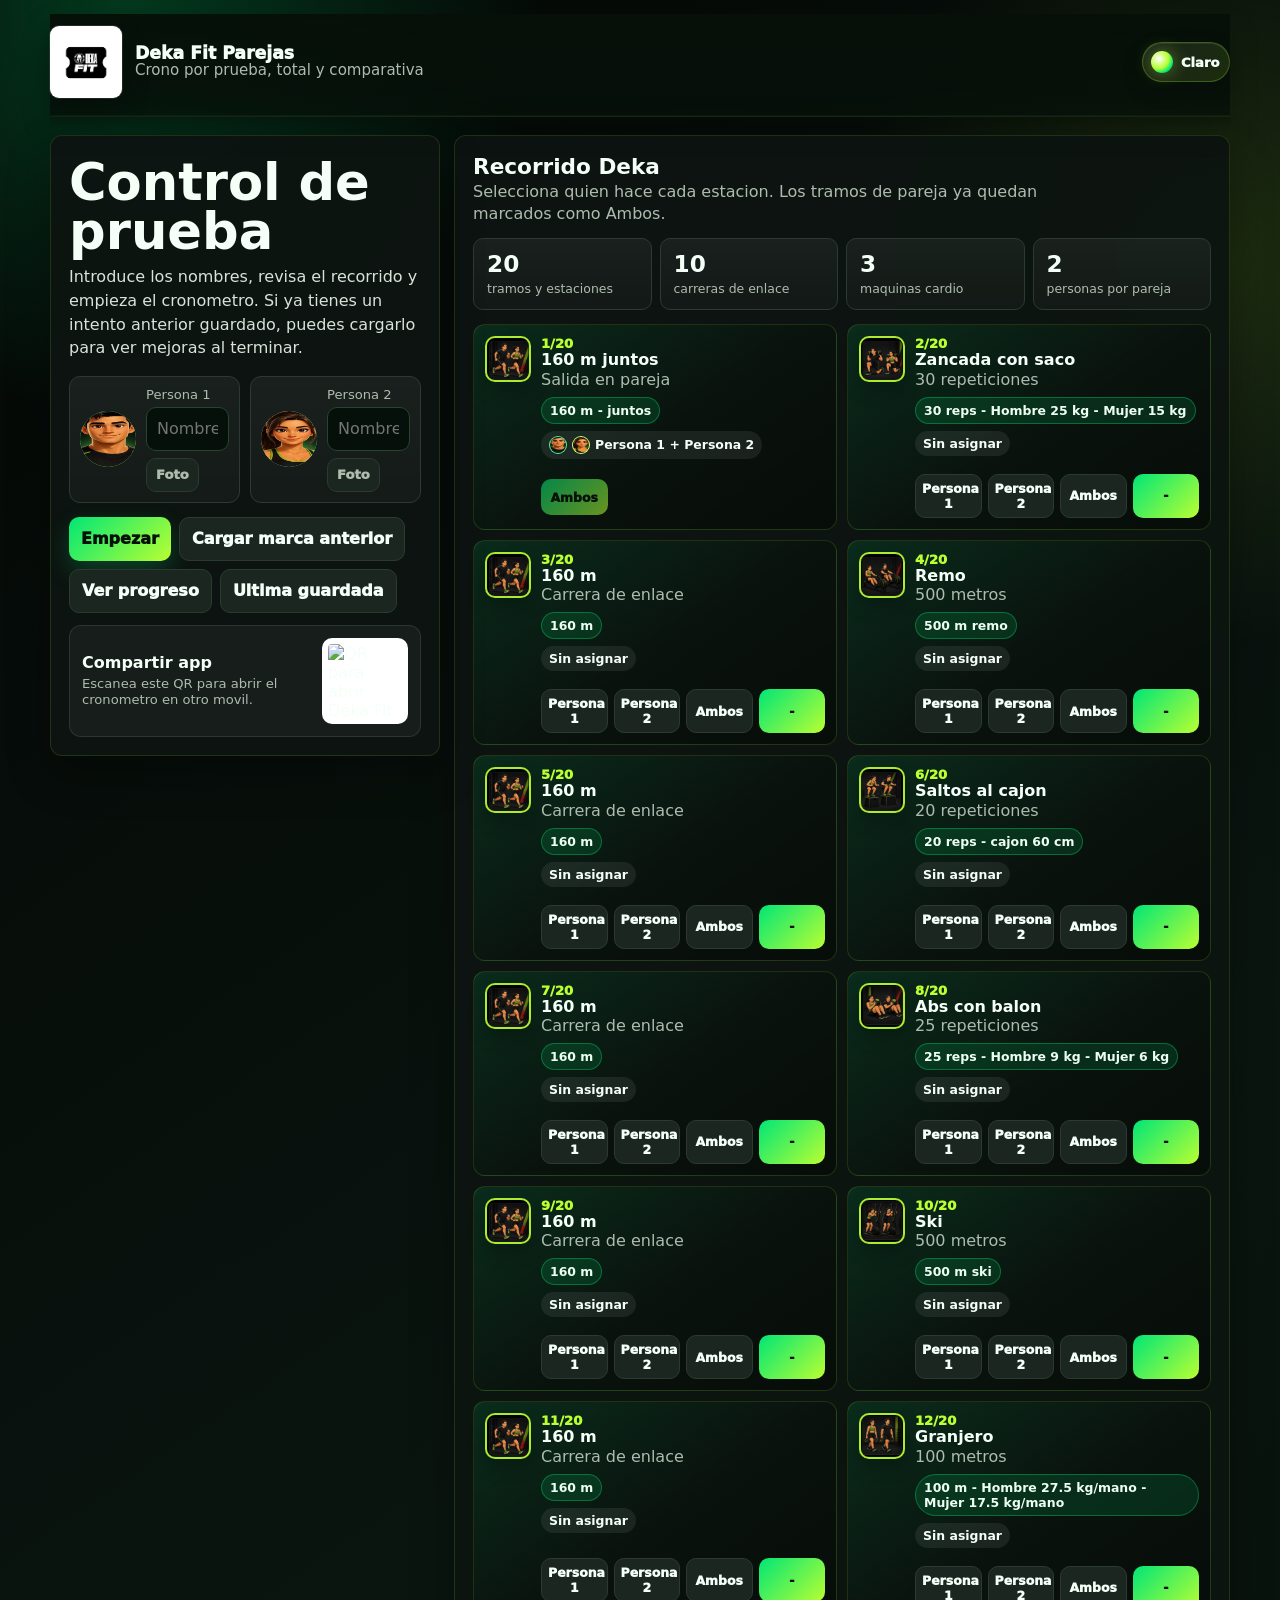
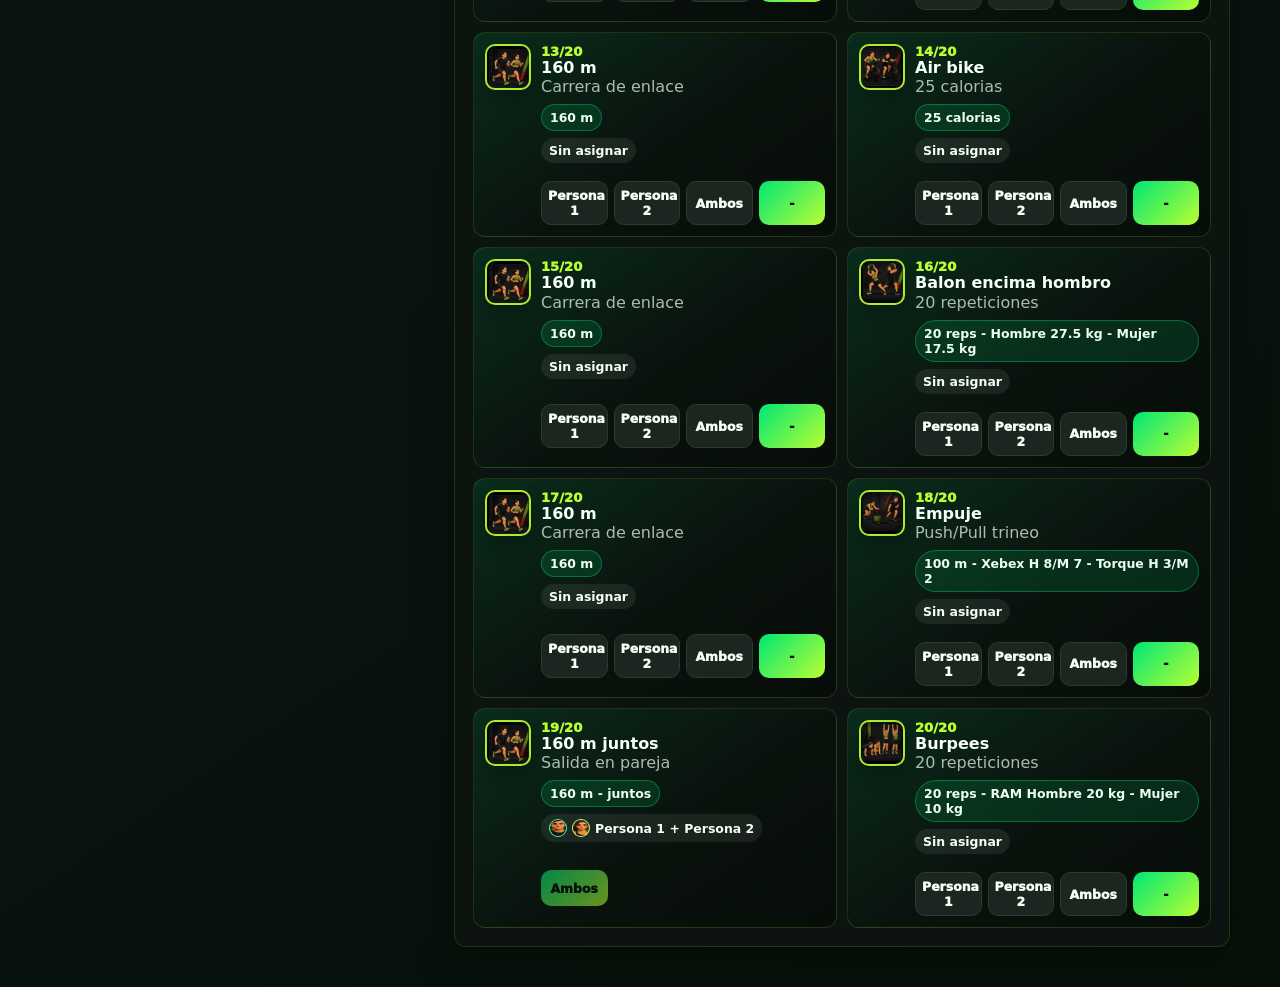
==== commit cc86ccc1: "Add competition mode sharing and comparison status" ====
--- a/index.html
+++ b/index.html
@@ -60,9 +60,17 @@
           <div class="actions">
             <button class="btn primary" id="startBtn" type="button">Empezar</button>
             <button class="btn" id="resumeBtn" type="button" hidden>Reanudar prueba</button>
-            <label class="btn file-btn">Cargar intento<input id="importFile" type="file" accept=".xml,.json,application/xml,text/xml,application/json"></label>
+            <label class="btn file-btn">Cargar marca anterior<input id="importFile" type="file" accept=".xml,.json,application/xml,text/xml,application/json"></label>
             <label class="btn file-btn">Ver progreso<input id="progressFiles" type="file" multiple accept=".xml,application/xml,text/xml"></label>
             <button class="btn" id="loadLastBtn" type="button">Ultima guardada</button>
+          </div>
+          <div class="compare-status-card" id="comparisonStatus" hidden></div>
+          <div class="share-card" id="shareCard" hidden>
+            <div>
+              <strong>Compartir app</strong>
+              <p>Escanea este QR para abrir el cronometro en otro movil.</p>
+            </div>
+            <img id="shareQr" alt="QR para abrir Deka Fit Parejas">
           </div>
         </section>
 
@@ -93,6 +101,7 @@
                 <p class="muted" id="stationDetail">Salida en pareja</p>
                 <span class="badge" id="stationStandard">160 m - juntos</span>
                 <div id="currentAssignee" class="assignee">Persona 1 + Persona 2</div>
+                <div id="currentAssignControls" class="current-assign"></div>
               </div>
               <div class="alarm" id="alarm" style="--p:0deg"><span>⏱</span></div>
             </div>
@@ -137,11 +146,12 @@
             <button class="btn primary" id="pngBtn" type="button">PNG normal</button>
             <button class="btn primary" id="comparePngBtn" type="button">PNG comparativo</button>
             <button class="btn primary" id="xmlBtn" type="button">Guardar intento</button>
-            <label class="btn file-btn">Comparar anterior<input id="resultImportFile" type="file" accept=".xml,.json,application/xml,text/xml,application/json"></label>
+            <label class="btn file-btn">Cargar marca anterior<input id="resultImportFile" type="file" accept=".xml,.json,application/xml,text/xml,application/json"></label>
             <label class="btn file-btn">Ver progreso<input id="progressFilesResults" type="file" multiple accept=".xml,application/xml,text/xml"></label>
             <button class="btn" id="copyBtn" type="button">Texto</button>
             <button class="btn" id="newBtn" type="button">Empezar</button>
           </div>
+          <div class="compare-status-card" id="resultComparisonStatus" hidden></div>
           <p class="save-note">Guarda este intento para conservar tus tiempos. Podras cargarlo otro dia y comparar marcas, personas y mejoras.</p>
           <div id="resultSplits"></div>
         </section>
--- a/css/styles.css
+++ b/css/styles.css
@@ -19,6 +19,7 @@
 }
 
 * { box-sizing: border-box; }
+[hidden] { display: none !important; }
 html { min-height: 100%; -webkit-text-size-adjust: 100%; scroll-behavior: smooth; }
 body {
   margin: 0;
@@ -149,6 +150,50 @@
 .paused-btn { color: #061009; background: linear-gradient(135deg,#ffb020,#ffe08a); border: 0; }
 .file-btn { position: relative; overflow: hidden; display: inline-grid; place-items: center; }
 .file-btn input { position: absolute; inset: 0; opacity: 0; font-size: 120px; }
+.compare-status-card {
+  display: grid;
+  grid-template-columns: minmax(0, 1fr) auto auto;
+  gap: 10px;
+  align-items: center;
+  margin-top: 12px;
+  padding: 12px;
+  border-radius: 12px;
+  border: 1px solid rgba(185,255,50,.28);
+  background: linear-gradient(135deg, rgba(0,230,118,.12), rgba(185,255,50,.07));
+}
+.compare-status-card strong { display: block; font-size: .95rem; }
+.compare-status-card p { margin-top: 3px; color: var(--muted); font-size: .82rem; line-height: 1.25; }
+.compare-status-total {
+  color: var(--lime);
+  font-weight: 950;
+  font-variant-numeric: tabular-nums;
+  white-space: nowrap;
+}
+.share-card {
+  display: grid;
+  grid-template-columns: minmax(0, 1fr) 86px;
+  gap: 12px;
+  align-items: center;
+  margin-top: 12px;
+  padding: 12px;
+  border-radius: 12px;
+  border: 1px solid rgba(255,255,255,.10);
+  background: rgba(255,255,255,.045);
+}
+.share-card p {
+  margin-top: 4px;
+  margin-bottom: 0;
+  color: var(--muted);
+  font-size: .82rem;
+  line-height: 1.25;
+}
+.share-card img {
+  width: 86px;
+  height: 86px;
+  border-radius: 10px;
+  background: #fff;
+  padding: 6px;
+}
 
 .route-panel h2 { font-size: 1.35rem; }
 .route-panel > p { margin-top: 2px; line-height: 1.35; }
@@ -187,6 +232,24 @@
 .assign-row { grid-column: 2; display: grid; grid-template-columns: repeat(4, minmax(0, 1fr)); gap: 6px; margin-top: 8px; }
 .assign-btn { min-height: 36px; padding: 6px; font-size: .78rem; }
 .assign-btn.active { color: #061009; background: linear-gradient(135deg,var(--green),var(--lime)); border: 0; }
+.current-assign {
+  margin-top: 10px;
+  padding: 10px;
+  border: 1px solid rgba(185,255,50,.16);
+  border-radius: 12px;
+  background: rgba(255,255,255,.045);
+}
+.assign-title {
+  margin-bottom: 7px;
+  color: var(--muted);
+  font-size: .78rem;
+  font-weight: 850;
+}
+.current-assign-row {
+  display: grid;
+  grid-template-columns: repeat(4, minmax(0, 1fr));
+  gap: 6px;
+}
 
 .stage { overflow: hidden; }
 .stage-art { min-height: 180px; display: grid; place-items: center; text-align: center; background: radial-gradient(circle at 30% 20%, rgba(185,255,50,.17), transparent 13rem), linear-gradient(145deg,#083719,#07120b); border-bottom: 1px solid var(--line); padding: 18px; }
@@ -206,6 +269,19 @@
 .timers strong { display: block; font-size: clamp(2rem, 6vw, 3rem); line-height: 1; }
 .workout-actions { position: sticky; bottom: max(8px, env(safe-area-inset-bottom)); z-index: 5; padding-top: 10px; background: linear-gradient(180deg, transparent, rgba(13,21,17,.98) 35%); }
 .workout-actions .next-btn { min-height: 62px; font-size: 1.12rem; flex: 1 1 220px; }
+.competition-mode .topbar { position: static; }
+.competition-mode .workout-grid { grid-template-columns: 1fr; }
+.competition-mode .history-panel,
+.competition-mode .stage-art,
+.competition-mode .adjust-actions,
+.competition-mode #currentAssignControls { display: none; }
+.competition-mode .stage-body { padding: clamp(16px, 4vw, 28px); }
+.competition-mode .station-head { align-items: center; }
+.competition-mode .station-head h2 { font-size: clamp(2.6rem, 8vw, 5rem); }
+.competition-mode .timers strong { font-size: clamp(3.2rem, 10vw, 6.5rem); }
+.competition-mode .workout-actions { display: grid; grid-template-columns: 1fr 1fr; }
+.competition-mode .workout-actions .next-btn { grid-column: 1 / 3; min-height: 86px; font-size: 1.35rem; }
+.competition-mode .workout-actions #competitionBtn { color: #061009; background: linear-gradient(135deg,var(--green),var(--lime)); border: 0; }
 .history-panel { max-height: 78vh; overflow: auto; }
 .split-row, .result-row, .chart-row { display: grid; grid-template-columns: 34px 1fr auto; gap: 9px; align-items: center; padding: 10px 0; border-bottom: 1px solid rgba(255,255,255,.08); }
 .split-row.current { color: var(--lime); }
@@ -548,6 +624,7 @@
   .route-list { grid-template-columns: 1fr; }
   .station-card { grid-template-columns: 44px 1fr; }
   .assign-row { grid-column: 1 / 3; }
+  .current-assign-row { grid-template-columns: repeat(2, minmax(0, 1fr)); }
   .stage-art { min-height: 130px; }
   .stage-body { padding: 14px; }
   .station-head { align-items: center; }
